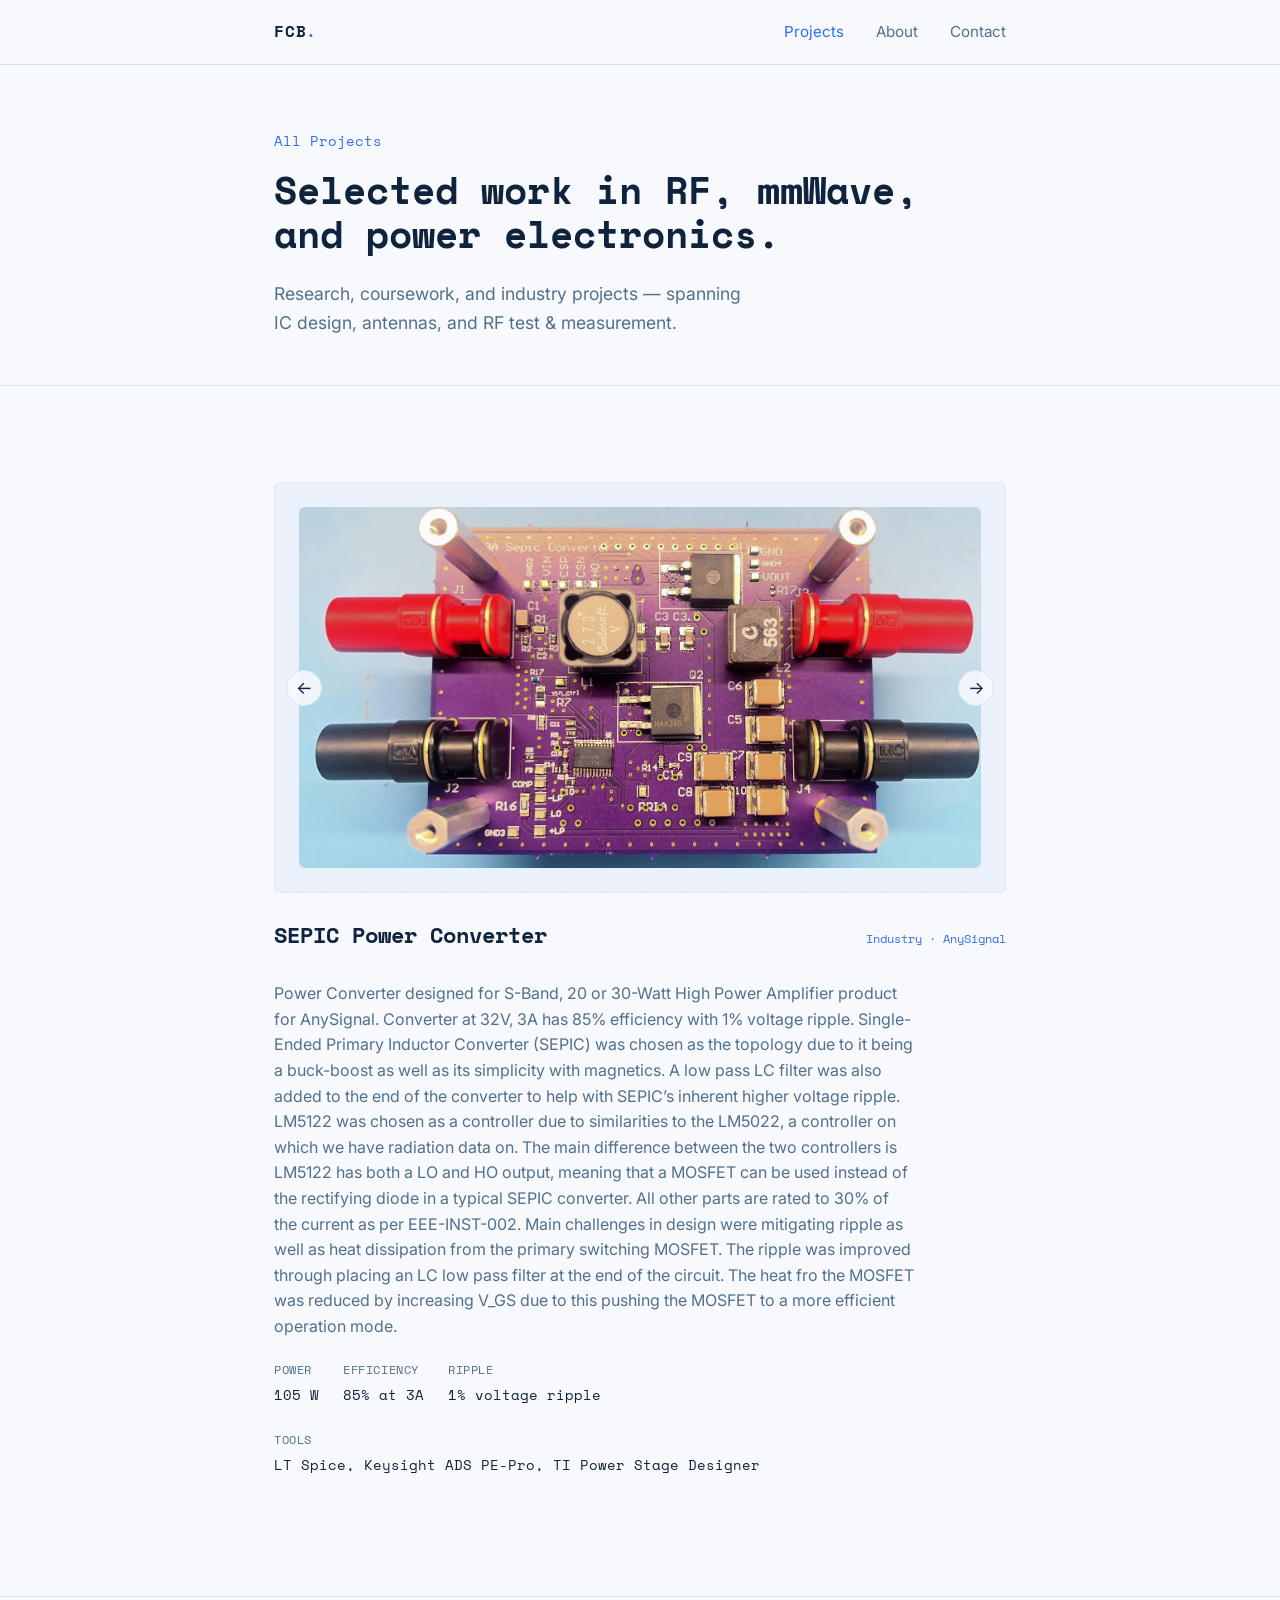
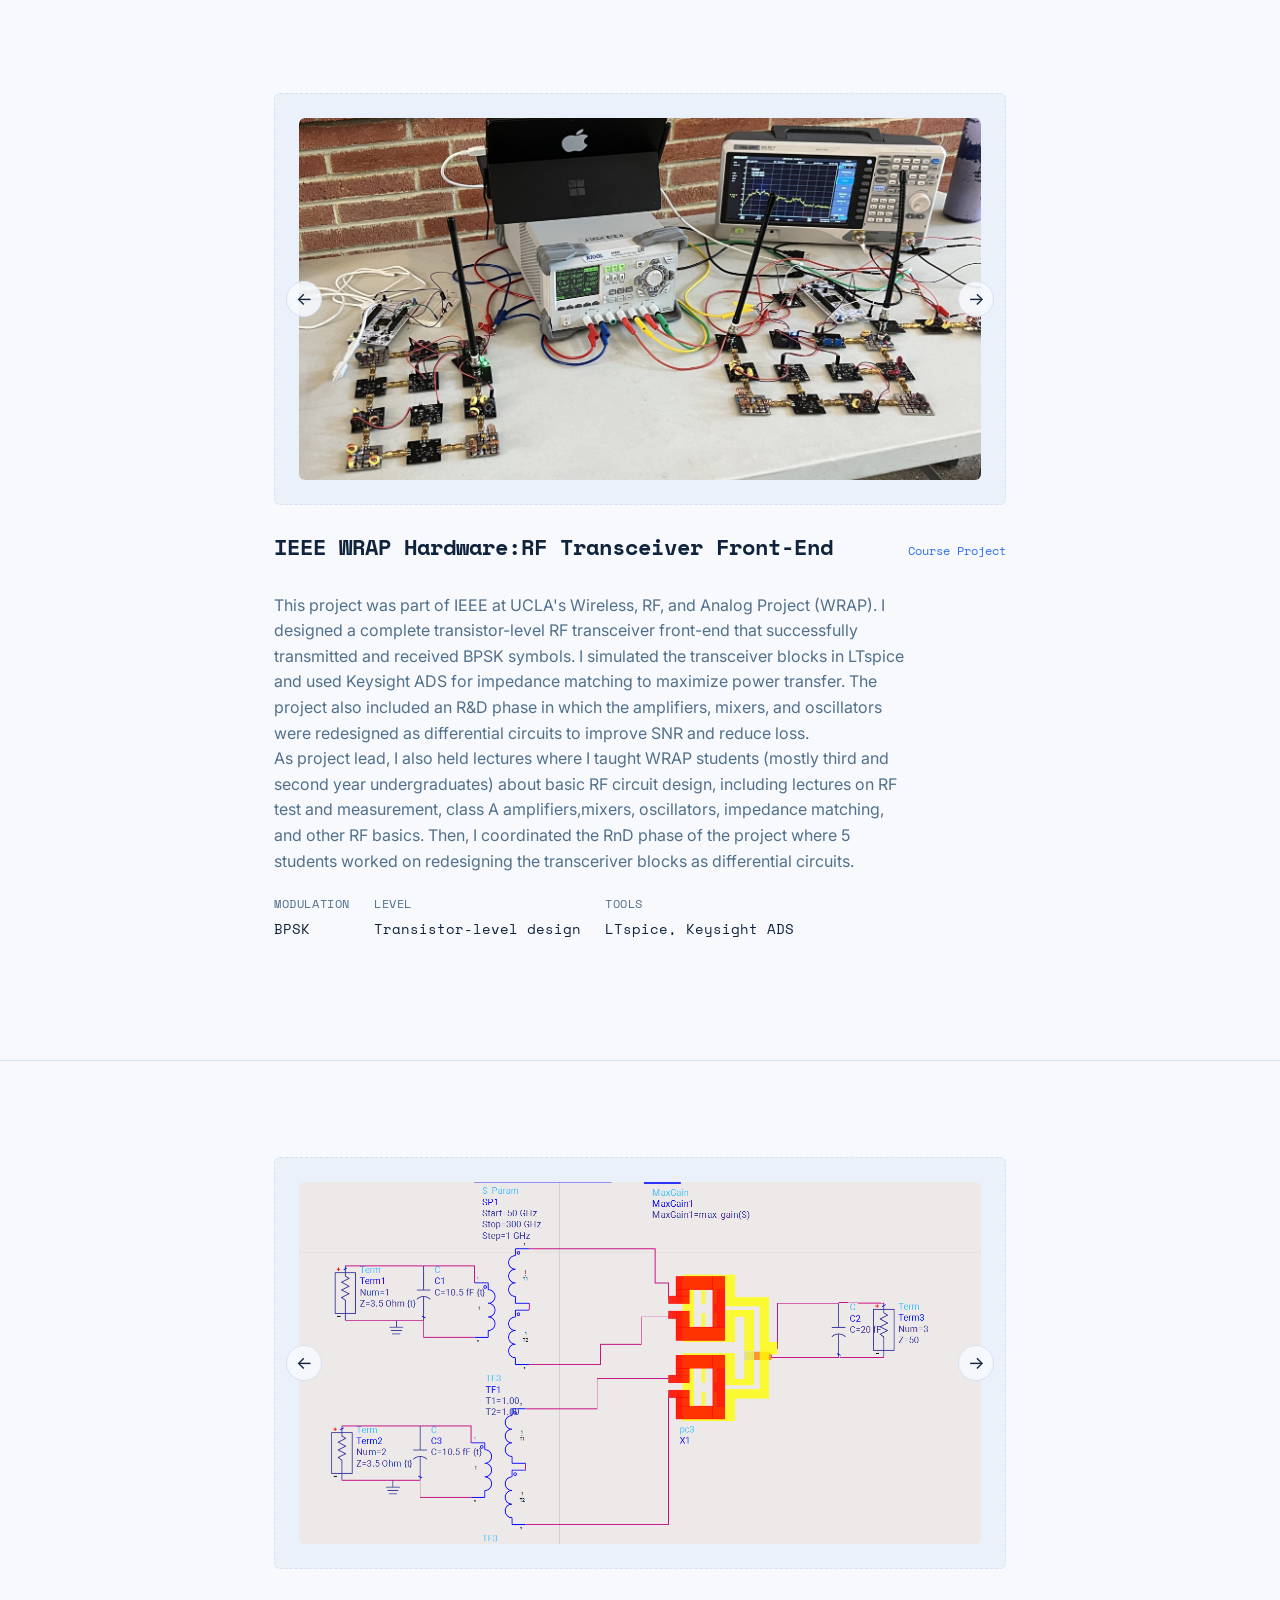
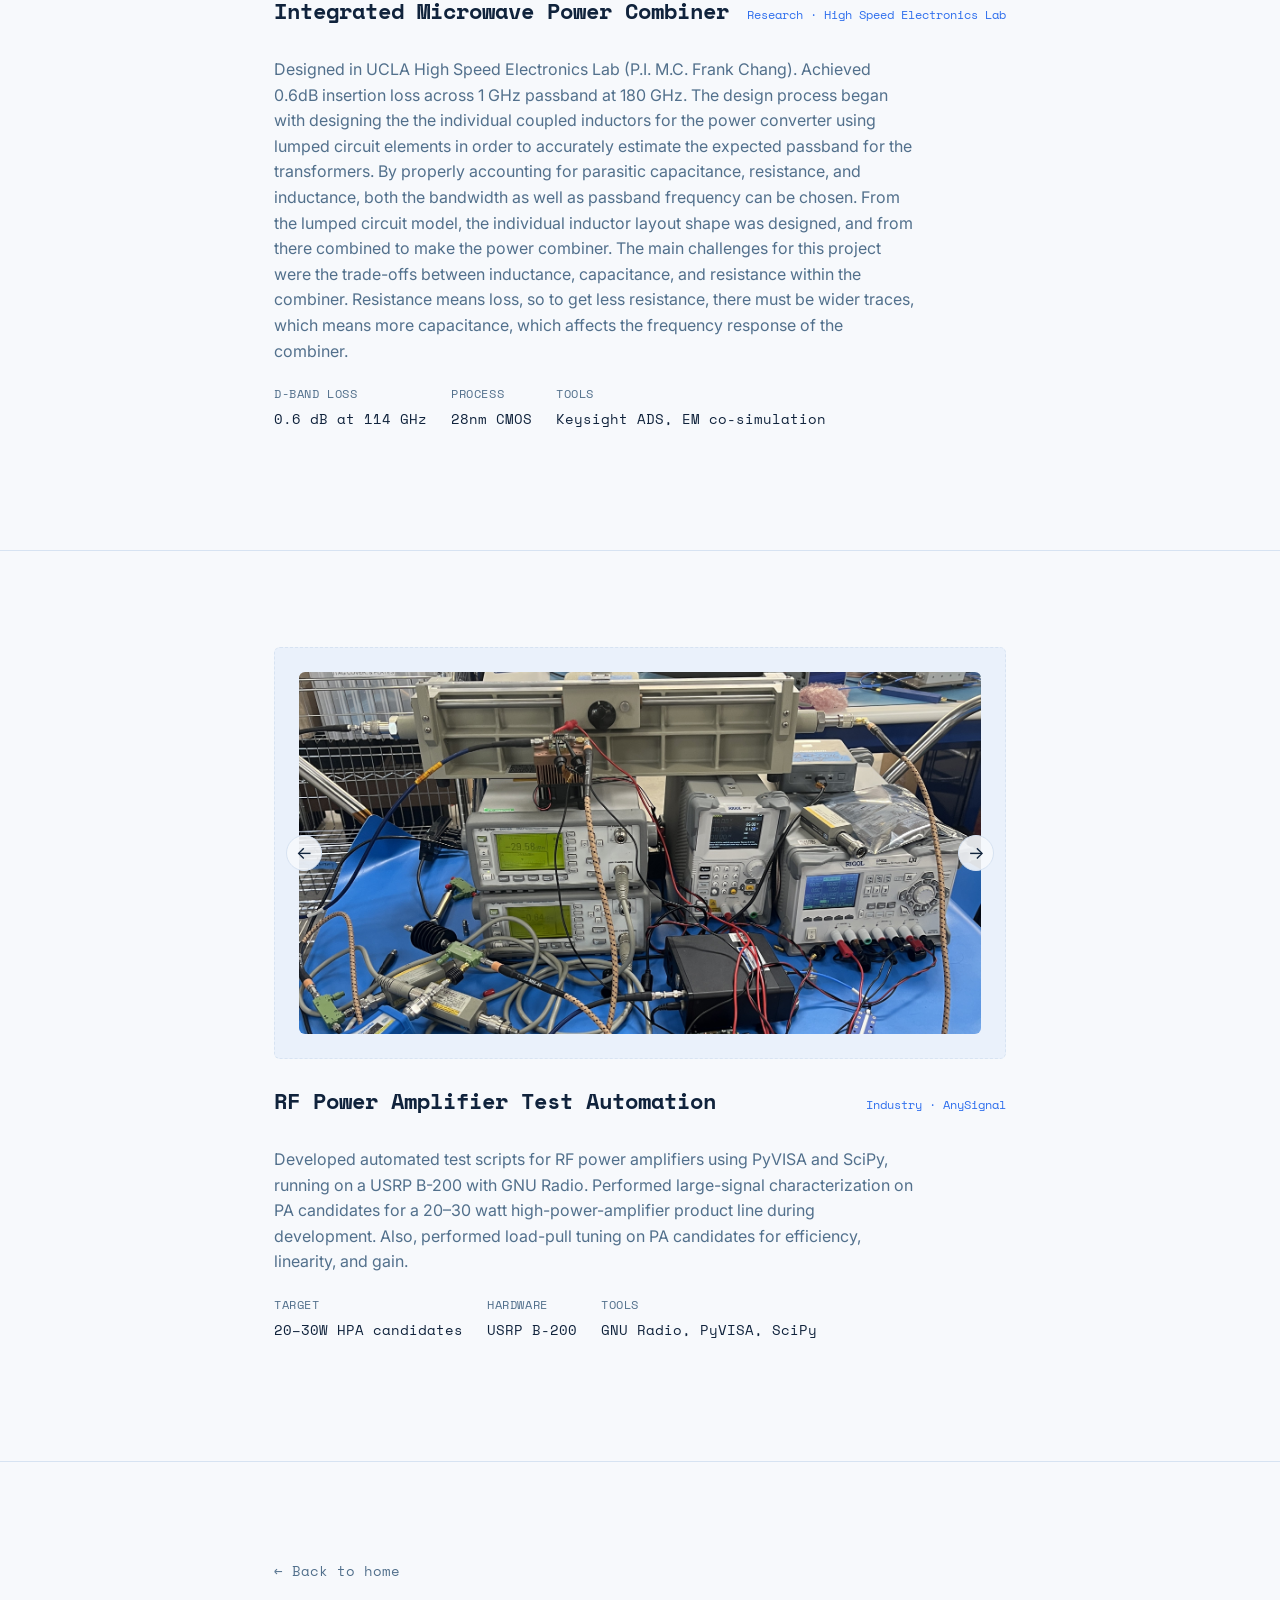
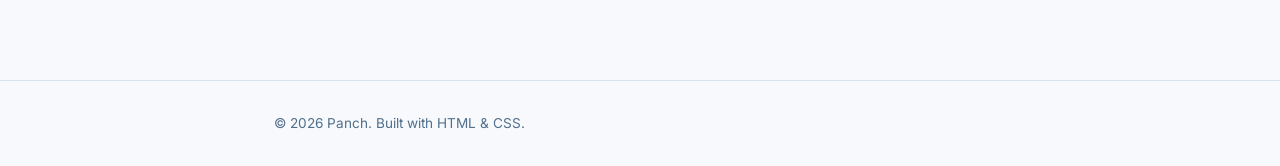
==== projects.html @ 1a063b23 "Initial commit" ====
<!DOCTYPE html>
<html lang="en">
<head>
  <meta charset="UTF-8">
  <meta name="viewport" content="width=device-width, initial-scale=1.0">
  <title>Projects — Francisco Cardenas Beltran</title>
  <meta name="description" content="RF/mmWave and power electronics projects by Francisco Cardenas Beltran, an EE student at UCLA.">
 
  <link rel="preconnect" href="https://fonts.googleapis.com">
  <link rel="preconnect" href="https://fonts.gstatic.com" crossorigin>
  <link href="https://fonts.googleapis.com/css2?family=Space+Mono:wght@400;700&family=Inter:wght@400;500;600&display=swap" rel="stylesheet">
 
  <link rel="stylesheet" href="style.css">
  <!--
    This is a SEPARATE HTML file from index.html, but it links to the
    SAME style.css. That's the normal pattern for a multi-page site:
    one shared stylesheet, many pages. Any change you make to
    style.css automatically applies to both pages — you never have to
    duplicate styling per page.
  -->
</head>
 
<body>
 
  <!-- This header is deliberately near-identical to the one on
       index.html — repeating the same header/nav markup on every
       page is normal for a plain multi-page HTML site (no templating
       engine here to share it automatically). The only difference is
       the <a class="active"> below marks which nav item is "current." -->
  <header class="site-header">
    <div class="wrap">
      <a href="index.html" class="logo">FCB<span class="accent">.</span></a>
      <nav>
        <a href="projects.html" class="active">Projects</a>
        <!--
          class="active" just gets a CSS rule (see style.css) that
          colors it differently, so visitors can tell which page
          they're on. There's no automatic way for plain HTML to know
          "this is the current page" — you have to manually put
          class="active" on the right link in each file.
        -->
        <a href="index.html#about">About</a>
        <a href="index.html#contact">Contact</a>
        <!--
          These point to index.html#about rather than just #about,
          because #about doesn't exist on THIS page — it only exists
          on index.html. "page.html#id" means "go to page.html, then
          jump to the element with that id."
        -->
      </nav>
    </div>
  </header>
 
  <main>
    <!-- ============ PAGE INTRO ============ -->
    <section class="page-hero">
      <div class="wrap">
        <p class="eyebrow">All Projects</p>
        <h1>Selected work in RF, mmWave,<br>and power electronics.</h1>
        <p class="hero-sub">
          Research, coursework, and industry projects — spanning IC
          design, antennas, and RF test &amp; measurement.
        </p>
      </div>
    </section>
 

    <!-- ============ PROJECT 3 ============ -->
    <section id="sepic-converter" class="section">
      <div class="wrap">
        <article class="project-full">
          <!--
            ============ MULTIPLE IMAGES (SLIDESHOW) ============
            .project-gallery holds one .project-image per picture;
            each one also has the class "gallery-slide". Only the
            slide with "is-active" is shown — the small script near
            the end of this file moves that class to the next/previous
            slide when you click an arrow. Swapping a placeholder for
            a real photo works exactly as before: delete the
            <span>Add image...</span> line and add an <img> tag.

            TO ADD ANOTHER IMAGE: copy one whole
            <div class="project-image gallery-slide">...</div> block
            and paste it before the arrow buttons below.
            TO REMOVE ONE: delete its block. Down to a single image,
            the arrows hide themselves automatically.
          -->
          <div class="project-gallery" data-gallery>
            <div class="project-image gallery-slide is-active">
              <img src="images/SEPIC_converter.jpg" alt="SEPIC power converter schematic" />
            </div>
            <div class="project-image gallery-slide">
              <img src="images/SEPIC_efficiency_curve.png" alt="SEPIC efficiency curve" />
            </div>
            <div class="project-image gallery-slide">
              <img src="images/SEPIC_load_regulation.png" alt="SEPIC load regulation" />
            </div>
            <div class="project-image gallery-slide">
              <img src="images/SEPIC_line_regulation.png" alt="SEPIC line regulation" wwidth="200" height="120" />
            </div>
            <div class="project-image gallery-slide">
              <img src="images/SEPIC_schematic.png" alt="SEPIC power converter schematic" />
            </div>


            <button type="button" class="gallery-arrow gallery-prev" aria-label="Previous image">&larr;</button>
            <button type="button" class="gallery-arrow gallery-next" aria-label="Next image">&rarr;</button>
          </div>
 
          <div class="project-head">
            <h2>SEPIC Power Converter</h2>
            <span class="project-tag">Industry · AnySignal</span>
          </div>
 
          <p>
            Power Converter designed for S-Band, 20 or 30-Watt High Power Amplifier product 
            for AnySignal. Converter at 32V, 3A has 85% efficiency with 1% voltage ripple. 
            Single-Ended Primary Inductor Converter (SEPIC) was chosen as the topology due 
            to it being a buck-boost as well as its simplicity with magnetics. A low pass 
            LC filter was also added to the end of the converter to help with SEPIC’s 
            inherent higher voltage ripple. LM5122 was chosen as a controller due to 
            similarities to the LM5022, a controller on which we have radiation data on. 
            The main difference between the two controllers is LM5122 has both a LO and HO output, 
            meaning that a MOSFET can be used instead of the rectifying diode in a typical SEPIC converter. 
            All other parts are rated to 30% of the current as per EEE-INST-002. Main challenges 
            in design were mitigating ripple as well as heat dissipation from the primary 
            switching MOSFET. The ripple was improved through placing an LC low pass filter
             at the end of the circuit. The heat fro the MOSFET was reduced by increasing
              V_GS due to this pushing the MOSFET to a more efficient operation mode. 
          </p>
 
          <ul class="project-specs">
            <li><span>Power</span>105 W</li>
            <li><span>Efficiency</span>85% at 3A</li>
            <li><span>Ripple</span>1% voltage ripple</li>
            <li><span>Tools</span> LT Spice, Keysight ADS PE-Pro, TI Power Stage Designer</li>
          </ul>
        </article>
      </div>
    </section>
 
    <!-- ============ PROJECT 4 ============ -->
    <section id="rf-transceiver" class="section">
      <div class="wrap">
        <article class="project-full">
          <!-- Same .project-gallery slideshow as the project above. -->
          <div class="project-gallery" data-gallery>
            <div class="project-image gallery-slide is-active">
              <img src="images/wrap_pcb_blocks.jpg" alt="RF transceiver pcb blocks" />
            </div>
            <div class="project-image gallery-slide">
              <img src="images/rx_wrap.png" alt="RF transceiver schematic" />
            </div>
            <div class="project-image gallery-slide">
              <img src="images/wrap_diff_mixer.png" alt="RF transceiver differential mixer" />
            </div>

            <button type="button" class="gallery-arrow gallery-prev" aria-label="Previous image">&larr;</button>
            <button type="button" class="gallery-arrow gallery-next" aria-label="Next image">&rarr;</button>
          </div>
 
          <div class="project-head">
            <h2>IEEE WRAP Hardware:RF Transceiver Front-End</h2>
            <span class="project-tag">Course Project</span>
          </div>
 
          <p>

            This project was part of IEEE at UCLA's Wireless, RF, and Analog Project (WRAP). 
            I designed a complete transistor-level RF transceiver front-end that successfully 
            transmitted and received BPSK symbols. I simulated the transceiver blocks in 
            LTspice and used Keysight ADS for impedance matching to maximize power transfer. 
            The project also included an R&D phase in which the amplifiers, mixers, and 
            oscillators were redesigned as differential circuits to improve SNR and reduce loss.<br>

            As project lead, I also held lectures where I taught WRAP students (mostly third and second 
            year undergraduates) about basic RF circuit design, including lectures on RF test and measurement,
            class A amplifiers,mixers, oscillators, impedance matching, and other RF basics. Then, I coordinated 
            the RnD phase of the project where 5 students worked on redesigning the transceriver blocks as 
            differential circuits.
          </p>
 
          <ul class="project-specs">
            <li><span>Modulation</span>BPSK</li>
            <li><span>Level</span>Transistor-level design</li>
            <li><span>Tools</span>LTspice, Keysight ADS</li>
          </ul>
        </article>
      </div>
    </section>
    <!-- ============ PROJECT 2 ============ -->
    <section id="power-combiner" class="section">
      <div class="wrap">
        <article class="project-full">
          <!-- Same .project-gallery slideshow as the project above. -->
          <div class="project-gallery" data-gallery>
            <div class="project-image gallery-slide is-active">
              <img src="images/combiner_cosim.png" alt="Combiner Circuit Cosimulation."/>
            </div>
            <div class="project-image gallery-slide">
              <img src="images/combiner_layout.png" alt="Combiner Circuit Layout."/>
            </div>
            <div class="project-image gallery-slide">
              <img src="images/combiner_gain.png" alt="Measured S-Parameters."/>
            </div>

            <button type="button" class="gallery-arrow gallery-prev" aria-label="Previous image">&larr;</button>
            <button type="button" class="gallery-arrow gallery-next" aria-label="Next image">&rarr;</button>
          </div>
 
          <div class="project-head">
            <h2>Integrated Microwave Power Combiner</h2>
            <span class="project-tag">Research · High Speed Electronics Lab</span>
          </div>
 
          <p>
            Designed in UCLA High Speed Electronics Lab (P.I. M.C. Frank Chang). 
            Achieved 0.6dB insertion loss across 1 GHz passband at 180 GHz. 
            The design process began with designing the the individual coupled 
            inductors for the power converter using lumped circuit elements in 
            order to accurately estimate the expected passband for the transformers. 
            By properly accounting for parasitic capacitance, resistance, and 
            inductance, both the bandwidth as well as passband frequency can be 
            chosen. From the lumped circuit model, the individual inductor layout 
            shape was designed, and from there combined to make the power combiner. 
            The main challenges for this project were the trade-offs between inductance, 
            capacitance, and resistance within the combiner. Resistance means loss, so 
            to get less resistance, there must be wider traces, which means more capacitance, 
            which affects the frequency response of the combiner.
          </p>
 
          <ul class="project-specs">
            <li><span>D-band loss</span>0.6 dB at 114 GHz</li>
            <li><span>Process</span>28nm CMOS</li>
            <li><span>Tools</span>Keysight ADS, EM co-simulation</li>
          </ul>
        </article>
      </div>
    </section>
  

    <!-- ============ PROJECT 6 ============ -->
    <section id="pa-test-automation" class="section">
      <div class="wrap">
        <article class="project-full">
          <!-- Same .project-gallery slideshow as the project above. -->
          <div class="project-gallery" data-gallery>
            <div class="project-image gallery-slide is-active">
              <img src="images/PA_test_bench.jpg" alt="PA test bench" />
            </div>
            <div class="project-image gallery-slide">
              <img src = "images/code_for_bench.png" alt="Code for bench" />
            </div>
            <div class="project-image gallery-slide">
              <img src="images/load_pull_data.png" alt="Load pull data" />
            </div>

            <button type="button" class="gallery-arrow gallery-prev" aria-label="Previous image">&larr;</button>
            <button type="button" class="gallery-arrow gallery-next" aria-label="Next image">&rarr;</button>
          </div>
 
          <div class="project-head">
            <h2>RF Power Amplifier Test Automation</h2>
            <span class="project-tag">Industry · AnySignal</span>
          </div>
 
          <p>
            Developed automated test scripts for RF power amplifiers
            using PyVISA and SciPy, running on a USRP B-200 with GNU
            Radio. Performed large-signal characterization on PA
            candidates for a 20–30 watt high-power-amplifier product
            line during development. Also, performed load-pull tuning 
            on PA candidates for efficiency, linearity, and gain.
          </p>
 
          <ul class="project-specs">
            <li><span>Target</span>20–30W HPA candidates</li>
            <li><span>Hardware</span>USRP B-200</li>
            <li><span>Tools</span>GNU Radio, PyVISA, SciPy</li>
          </ul>
        </article>
      </div>
    </section>
 
    <!-- ============ BACK TO HOME ============ -->
    <section class="section">
      <div class="wrap">
        <a href="index.html" class="back-link">&larr; Back to home</a>
      </div>
    </section>
  </main>
 
  <footer class="site-footer">
    <div class="wrap">
      <p>&copy; 2026 Panch. Built with HTML &amp; CSS.</p>
    </div>
  </footer>

  <!--
    ============ GALLERY SCRIPT ============
    Powers every .project-gallery slideshow above: clicking an arrow
    moves to the next or previous image. This is the only JavaScript
    on the site.
  -->
  <script>
    document.querySelectorAll('[data-gallery]').forEach(function (gallery) {
      var slides = gallery.querySelectorAll('.gallery-slide');
      var prevBtn = gallery.querySelector('.gallery-prev');
      var nextBtn = gallery.querySelector('.gallery-next');
      var current = 0;

      // A gallery with only one image doesn't need arrows — hide
      // them instead of leaving controls that do nothing.
      if (slides.length <= 1) {
        gallery.classList.add('single-image');
        return;
      }

      function show(index) {
        slides[current].classList.remove('is-active');
        // % (modulo) wraps the index around: one before the first
        // slide becomes the last, and one past the last becomes
        // the first again.
        current = (index + slides.length) % slides.length;
        slides[current].classList.add('is-active');
      }

      prevBtn.addEventListener('click', function () { show(current - 1); });
      nextBtn.addEventListener('click', function () { show(current + 1); });
    });
  </script>

</body>
</html>
---- style.css ----
/* =========================================================
   1. DESIGN TOKENS (CSS variables)
   =========================================================
   Defining colors/fonts as named variables here means if you ever
   want to change your accent color, you change it in ONE place
   instead of hunting through the whole file. `:root` means "the
   whole document" — these variables are available everywhere below.
*/
:root {
  --bg: #f7f9fc;          /* soft off-white — main page background */
  --surface: #eaf1fb;     /* light blue panel color, used for project boxes */
  --text: #10233c;        /* dark navy — main text, high contrast on white */
  --text-dim: #52708c;    /* muted blue-grey for secondary text */
  --accent: #2f6fed;      /* blue accent */
  --accent-dim: #1d4fb3;  /* darker blue, for hovers */
  --border: #d7e3f2;      /* light blue-grey line color */
 
  --font-mono: 'Space Mono', monospace;  /* for headings & data labels */
  --font-sans: 'Inter', sans-serif;      /* for body copy */
 
  --max-width: 780px;     /* how wide the content column gets on large screens */
}
 
/* =========================================================
   2. RESET
   =========================================================
   Browsers apply their own default spacing/sizing to elements
   (margins on <h1>, weird box sizing, etc). This section cancels
   those defaults so you start from a predictable, blank slate.
*/
* {
  margin: 0;
  padding: 0;
  box-sizing: border-box;
  /* box-sizing: border-box means when you set an element's width,
     any padding/border is INCLUDED in that width instead of adding
     to it. This makes layout math far less confusing. */
}
 
html {
  scroll-behavior: smooth;
  /* Makes clicking a nav link (like #about) scroll smoothly to that
     section instead of jumping instantly. */
}
 
body {
  background: var(--bg);
  color: var(--text);
  font-family: var(--font-sans);
  line-height: 1.6;
  /* line-height 1.6 means each line of text has extra breathing room
     (1.6x the font size) — tight line-height is a common reason body
     text feels cramped and hard to read. */
}
 
button {
  font: inherit;
  /* buttons don't inherit the page font by default in most browsers —
     this makes any real <button> element match the rest of the site. */
}
 
/* =========================================================
   3. LAYOUT HELPERS
   ========================================================= */
.wrap {
  max-width: var(--max-width);
  margin: 0 auto;   /* auto left/right margin centers a block element */
  padding: 0 24px;  /* breathing room on small screens so text doesn't
                        touch the edge of the browser window */
}
 
.section {
  padding: 96px 0;
  border-top: 1px solid var(--border);
  /* the hairline rule between sections — used deliberately here as a
     structural device (like a datasheet section break), not decoration */
}
 
/* =========================================================
   4. HEADER / NAV
   ========================================================= */
.site-header {
  position: sticky;
  top: 0;
  /* sticky + top:0 makes the header stay pinned to the top of the
     viewport as you scroll down, instead of scrolling away. */
  background: rgba(247, 249, 252, 0.85);
  backdrop-filter: blur(8px);
  /* semi-transparent background + blur = content behind the header
     shows through slightly blurred as you scroll under it. */
  border-bottom: 1px solid var(--border);
  z-index: 10;
  /* z-index controls stacking order — a higher number sits ON TOP of
     elements with a lower (or no) z-index. Needed here so the header
     stays above content as it scrolls underneath. */
}
 
.site-header .wrap {
  display: flex;
  align-items: center;
  justify-content: space-between;
  height: 64px;
  /* flexbox: this row lays its two children (logo, nav) out
     horizontally, vertically centers them, and pushes them to
     opposite ends of the row. Flexbox is the standard tool for
     "arrange these items in a row or column." */
}
 
.logo {
  font-family: var(--font-mono);
  font-weight: 700;
  letter-spacing: 0.05em;
  color: var(--text);
  text-decoration: none;
  /* the logo is now an <a> (see index.html/projects.html), so it needs
     its own color + text-decoration reset or it'd render as a plain
     underlined blue link like any other anchor. */
}
 
.accent {
  color: var(--accent);
}
 
nav a {
  color: var(--text-dim);
  text-decoration: none;
  /* removes the default underline on links */
  margin-left: 28px;
  font-size: 0.95rem;
  transition: color 0.2s ease;
  /* transition makes property changes (like color on hover) animate
     smoothly over 0.2 seconds instead of snapping instantly. */
}
 
nav a:hover {
  color: var(--text);
}
 
nav a.active {
  color: var(--accent);
  /* There's no built-in way for static HTML to detect "this is the
     current page" — class="active" is added by hand to the matching
     link in each file (see projects.html). If you add more pages
     later, remember to set this by hand on each one too. */
}
 
/* =========================================================
   5. HERO
   ========================================================= */
.hero {
  padding: 96px 0 80px;
  text-align: left;
}
 
/* A shorter version of the hero, used at the top of projects.html —
   same type treatment, less vertical padding, since it's an interior
   page and doesn't need a full "landing" moment. */
.page-hero {
  padding: 64px 0 48px;
}
 
.eyebrow {
  font-family: var(--font-mono);
  color: var(--accent);
  font-size: 0.9rem;
  margin-bottom: 16px;
}
 
.hero h1,
.page-hero h1 {
  font-family: var(--font-mono);
  font-size: clamp(2rem, 5vw, 3.4rem);
  /* clamp(min, preferred, max) picks a font size that scales with the
     viewport width (5vw = 5% of viewport width) but never goes below
     2rem or above 3.4rem. This is a compact way to make text
     responsive without writing separate rules for each screen size. */
  line-height: 1.15;
  font-weight: 700;
  margin-bottom: 24px;
}
 
.page-hero h1 {
  font-size: clamp(1.6rem, 4vw, 2.4rem);
  /* a smaller max size than the homepage hero — it's still a heading,
     just not the star of the page the way the homepage one is. */
}
 
.hero-sub {
  color: var(--text-dim);
  font-size: 1.1rem;
  max-width: 480px;
  margin-bottom: 48px;
}
 
.page-hero .hero-sub {
  margin-bottom: 0;
}
 
/* =========================================================
   5b. HERO WITH HEADSHOT
   =========================================================
   The homepage hero is two columns: text on the left, portrait on
   the right. On phones it collapses to one column with the photo
   first. The photo is cropped to a 4:5 portrait rectangle no matter
   what shape your original file is.
*/
.hero-grid {
  display: grid;
  grid-template-columns: 1fr 240px;
  /* "1fr 240px" = the text column takes all remaining space and the
     photo column is a fixed 240px wide. */
  gap: 56px;
  align-items: center;
  /* vertically centers the text against the taller photo */
}
 
.headshot {
  width: 100%;
}
 
.headshot img,
.headshot-placeholder {
  display: block;
  width: 100%;
  aspect-ratio: 4 / 5;
  border-radius: 6px;
}
 
.headshot img {
  object-fit: cover;
  object-position: center top;
  /* object-fit: cover crops the photo to fill the box instead of
     stretching it. object-position keeps the top of the frame (your
     face) in view if the crop has to cut something off. */
  border: 1px solid var(--border);
}
 
/* Dashed "add a photo here" box, same visual language as the project
   image placeholders. Disappears once you swap in the real <img>. */
.headshot-placeholder {
  background: var(--surface);
  border: 1px dashed var(--border);
  display: flex;
  align-items: center;
  justify-content: center;
  text-align: center;
  color: var(--text-dim);
  font-size: 0.85rem;
  padding: 16px;
}
 
@media (max-width: 720px) {
  .hero {
    padding: 72px 0 64px;
  }
 
  .hero-grid {
    grid-template-columns: 1fr;
    gap: 32px;
  }
 
  .headshot {
    order: -1;
    /* order: -1 moves the photo BEFORE the text in the stacked layout
       without changing the HTML. */
    max-width: 180px;
  }
}
 
/* --- the animated waveform, the homepage hero's signature moment --- */
.waveform {
  display: flex;
  align-items: flex-end;
  gap: 6px;
  height: 40px;
}
 
.waveform span {
  display: block;
  width: 4px;
  background: var(--accent);
  border-radius: 2px;
  animation: pulse 1.2s ease-in-out infinite;
  /* This applies the @keyframes animation named "pulse" (defined below)
     to each bar: 1.2 seconds per cycle, ease-in-out timing, and
     "infinite" means it repeats forever rather than playing once. */
}
 
/* Each bar gets a different animation-delay so they don't all move
   in lockstep — this staggering is what makes it read as a waveform
   rather than a single pulsing block. nth-child(n) targets the nth
   <span> inside .waveform. */
.waveform span:nth-child(1) { height: 30%; animation-delay: 0s; }
.waveform span:nth-child(2) { height: 70%; animation-delay: 0.1s; }
.waveform span:nth-child(3) { height: 45%; animation-delay: 0.2s; }
.waveform span:nth-child(4) { height: 90%; animation-delay: 0.3s; }
.waveform span:nth-child(5) { height: 55%; animation-delay: 0.4s; }
.waveform span:nth-child(6) { height: 80%; animation-delay: 0.5s; }
.waveform span:nth-child(7) { height: 35%; animation-delay: 0.6s; }
.waveform span:nth-child(8) { height: 60%; animation-delay: 0.7s; }
 
@keyframes pulse {
  /* @keyframes defines what an animation actually DOES over time.
     0% is the start of the cycle, 50% the midpoint, 100% the end. */
  0%, 100% { transform: scaleY(0.6); opacity: 0.6; }
  50%      { transform: scaleY(1);   opacity: 1; }
}
 
@media (prefers-reduced-motion: reduce) {
  .waveform span { animation: none; }
}
/* This respects visitors who've told their OS "reduce motion" (an
   accessibility setting, often used by people with vestibular
   disorders) — for them, the animation is simply turned off. */
 
/* =========================================================
   6. SECTION LABELS & HEADINGS
   ========================================================= */
.section-label {
  font-family: var(--font-mono);
  color: var(--accent);
  font-size: 0.9rem;
  margin-bottom: 32px;
}
 
.section h2 {
  font-family: var(--font-mono);
  font-size: 2rem;
  margin-bottom: 16px;
}
 
.lede {
  font-size: 1.15rem;
  max-width: 560px;
  margin-bottom: 32px;
}
 
/* A smaller variant of .lede, used where the paragraph should take up
   less vertical space (the compact about section, the work-teaser
   intro). Note it's added as a SECOND class — class="lede lede-compact"
   in the HTML — so it keeps .lede's rules and only overrides the two
   listed here. This "combine two classes" pattern is common: one class
   for the general look, a second small one for a specific tweak. */
.lede-compact {
  font-size: 1rem;
  margin-bottom: 20px;
}
 
/* =========================================================
   7. ABOUT SECTION (compact)
   ========================================================= */
.quick-facts {
  list-style: none;
  display: flex;
  flex-wrap: wrap;
  gap: 12px 24px;
  font-family: var(--font-mono);
  font-size: 0.85rem;
  color: var(--text-dim);
  margin-bottom: 28px;
}
 
.quick-facts li::before {
  content: '— ';
  /* ::before inserts generated content immediately inside an element,
     before its existing content. Here it prefixes each fact with an
     em-dash instead of a bullet, matching the mono/datasheet feel,
     without needing extra markup in the HTML for it. */
  color: var(--accent);
}
 
/* =========================================================
   8. BUTTONS
   ========================================================= */
.btn {
  display: inline-flex;
  align-items: center;
  gap: 8px;
  font-family: var(--font-mono);
  font-size: 0.9rem;
  text-decoration: none;
  padding: 12px 20px;
  border-radius: 4px;
  border: 1px solid transparent;
  transition: background 0.2s ease, color 0.2s ease, border-color 0.2s ease;
  /* display: inline-flex lets the button sit inline with surrounding
     text/links while still using flexbox internally, which is what
     lets "gap" cleanly space the label from the arrow icon next to it. */
}
 
.btn-primary {
  background: var(--accent);
  color: #ffffff;
}
 
.btn-primary:hover {
  background: var(--accent-dim);
}
 
.btn-outline {
  border-color: var(--accent);
  color: var(--accent);
}
 
.btn-outline:hover {
  background: var(--accent);
  color: #ffffff;
}
 
/* =========================================================
   9. WORK TEASER GRID (homepage preview cards)
   ========================================================= */
.teaser-grid {
  display: grid;
  grid-template-columns: repeat(3, 1fr);
  /* repeat(3, 1fr) is shorthand for "1fr 1fr 1fr" — three equal-width
     columns. Much easier to read and adjust than typing it out. */
  gap: 20px;
  margin-bottom: 32px;
}
 
@media (max-width: 720px) {
  .teaser-grid {
    grid-template-columns: 1fr;
    /* stack the three teaser cards into a single column on narrow
       screens instead of squeezing them side by side */
  }
}
 
.teaser-card {
  display: block;
  text-decoration: none;
  color: var(--text);
  background: var(--surface);
  border: 1px solid var(--border);
  border-radius: 6px;
  padding: 16px;
  transition: border-color 0.2s ease, transform 0.2s ease;
}
 
.teaser-card:hover {
  border-color: var(--accent);
  transform: translateY(-2px);
  /* a small upward shift on hover — a common, subtle way to signal
     "this whole card is clickable" */
}
 
.teaser-image {
  aspect-ratio: 4 / 3;
  /* aspect-ratio locks the box's height relative to its width (here,
     4:3) regardless of how wide it ends up being — the standard way
     to reserve consistent image proportions before an image loads. */
  background: var(--bg);
  border: 1px dashed var(--border);
  border-radius: 4px;
  display: flex;
  align-items: center;
  justify-content: center;
  text-align: center;
  color: var(--text-dim);
  font-size: 0.8rem;
  padding: 8px;
  margin-bottom: 12px;
}
 
.teaser-card h3 {
  font-size: 1rem;
  margin-bottom: 4px;
}
 
.teaser-card p {
  color: var(--text-dim);
  font-size: 0.9rem;
}
 
.view-all {
  margin-top: 4px;
}
 
/* =========================================================
   10. FULL PROJECT WRITE-UPS (projects.html)
   ========================================================= */
.project-full {
  margin-bottom: 24px;
}
 
/* The larger image placeholder at the top of each full project entry.
   Same underlying pattern as .teaser-image (aspect-ratio + dashed
   border standing in for a real photo), just bigger and using a 16:9
   ratio, which suits wider diagrams/screenshots better than photos. */
.project-image {
  aspect-ratio: 16 / 9;
  background: var(--surface);
  border: 1px dashed var(--border);
  border-radius: 6px;
  display: flex;
  align-items: center;
  justify-content: center;
  text-align: center;
  color: var(--text-dim);
  font-size: 0.9rem;
  padding: 24px;
  margin-bottom: 24px;
}
 
/* Once you add a real <img> inside .project-image, this rule makes it
   fill the box cleanly no matter the source photo's original
   dimensions — without it, a real image would probably distort or
   overflow the box. object-fit: cover crops to fill; keep the aspect
   ratio above matched to your images' actual shape where you can. */
.project-image img {
  width: 100%;
  height: 100%;
  object-fit: cover;
  border-radius: 6px;
}
 
/* =========================================================
   10a. PROJECT GALLERY (multiple images per project)
   =========================================================
   For a project with more than one picture, show them one at a
   time at full size (same 16:9 box as a single .project-image)
   with a prev/next arrow rather than squeezing several into one
   row. Each picture is a .project-image that ALSO has the class
   "gallery-slide" — only the one with "is-active" is visible; the
   script near the end of projects.html moves that class when you
   click an arrow.
*/
.project-gallery {
  position: relative;
}
 
/* :not(.is-active) beats a plain .project-image rule on specificity,
   so inactive slides hide without disturbing the centering/flex
   layout .project-image already sets up for the active one. */
.gallery-slide:not(.is-active) {
  display: none;
}
 
.gallery-arrow {
  position: absolute;
  top: 50%;
  transform: translateY(-50%);
  width: 36px;
  height: 36px;
  border-radius: 50%;
  border: 1px solid var(--border);
  background: rgba(247, 249, 252, 0.9);
  color: var(--text);
  font-size: 1.1rem;
  line-height: 1;
  display: flex;
  align-items: center;
  justify-content: center;
  cursor: pointer;
}
 
.gallery-arrow:hover {
  border-color: var(--accent);
  color: var(--accent);
}
 
.gallery-prev {
  left: 12px;
}
 
.gallery-next {
  right: 12px;
}
 
/* A gallery trimmed down to one image doesn't need an arrow to
   nowhere — the script adds this class automatically in that case. */
.project-gallery.single-image .gallery-arrow {
  display: none;
}
 
.project-head {
  display: flex;
  justify-content: space-between;
  align-items: baseline;
  margin-bottom: 12px;
  gap: 16px;
  flex-wrap: wrap;
}
 
.project-head h2 {
  font-size: 1.4rem;
}
 
.project-tag {
  font-family: var(--font-mono);
  font-size: 0.75rem;
  color: var(--accent);
  white-space: nowrap;
  /* prevents the tag text from wrapping onto two lines */
}
 
.project-full p {
  color: var(--text-dim);
  margin-bottom: 20px;
  max-width: 640px;
}
 
.project-specs {
  list-style: none;
  /* removes the default bullet points from the <ul> */
  display: flex;
  flex-wrap: wrap;
  /* flex-wrap lets items drop to a new line on narrow screens instead
     of squeezing or overflowing */
  gap: 24px;
  font-size: 0.9rem;
  font-family: var(--font-mono);
  margin-bottom: 20px;
}
 
.project-specs span {
  display: block;
  color: var(--text-dim);
  font-size: 0.75rem;
  text-transform: uppercase;
  letter-spacing: 0.05em;
  margin-bottom: 4px;
}
 
.project-links {
  display: flex;
  flex-wrap: wrap;
  gap: 12px;
}
 
.pill-link {
  font-family: var(--font-mono);
  font-size: 0.8rem;
  color: var(--accent);
  text-decoration: none;
  border: 1px solid var(--accent);
  border-radius: 999px;
  /* a very large border-radius relative to the element's height turns
     the rectangle into a fully rounded "pill" shape */
  padding: 6px 14px;
  transition: background 0.2s ease, color 0.2s ease;
}
 
.pill-link:hover {
  background: var(--accent);
  color: #ffffff;
}
 
/* =========================================================
   10b. PUBLICATIONS (homepage)
   =========================================================
   One card per paper: title, authors, venue, then the IEEE Xplore
   pill link (reuses .project-links / .pill-link from above).
*/
.pub-list {
  list-style: none;
  display: grid;
  gap: 16px;
}
 
.pub {
  background: var(--surface);
  border: 1px solid var(--border);
  border-radius: 6px;
  padding: 20px 24px;
}
 
.pub h3 {
  font-size: 1.05rem;
  line-height: 1.35;
  margin-bottom: 6px;
}
 
.pub-authors {
  color: var(--text-dim);
  font-size: 0.9rem;
  margin-bottom: 4px;
}
 
.pub-authors strong {
  color: var(--text);
  font-weight: 600;
  /* your own name stands out in the author list */
}
 
.pub-venue {
  font-family: var(--font-mono);
  font-size: 0.8rem;
  color: var(--text-dim);
  margin-bottom: 16px;
}
 
/* =========================================================
   11. CONTACT SECTION
   ========================================================= */
.contact-links {
  display: flex;
  flex-wrap: wrap;
  gap: 24px;
}
 
.contact-links a {
  color: var(--text);
  text-decoration: none;
  font-family: var(--font-mono);
  border-bottom: 1px solid var(--accent);
  padding-bottom: 2px;
  transition: color 0.2s ease, border-color 0.2s ease;
}
 
.contact-links a:hover {
  color: var(--accent);
  border-color: var(--accent-dim);
}
 
/* =========================================================
   12. BACK LINK (bottom of projects.html)
   ========================================================= */
.back-link {
  display: inline-block;
  color: var(--text-dim);
  text-decoration: none;
  font-family: var(--font-mono);
  font-size: 0.9rem;
  transition: color 0.2s ease;
}
 
.back-link:hover {
  color: var(--accent);
}
 
/* =========================================================
   13. FOOTER
   ========================================================= */
.site-footer {
  border-top: 1px solid var(--border);
  padding: 32px 0;
}
 
.site-footer p {
  color: var(--text-dim);
  font-size: 0.85rem;
}
 
/* =========================================================
   14. FOCUS STATES (accessibility — don't delete this)
   =========================================================
   By default, some browsers show no visible outline when a link/
   button is focused via keyboard (Tab key). Removing focus outlines
   without replacing them makes a site unusable for keyboard-only
   visitors. This rule guarantees every focusable element always
   gets a visible outline.
*/
a:focus-visible,
button:focus-visible {
  outline: 2px solid var(--accent);
  outline-offset: 3px;
}
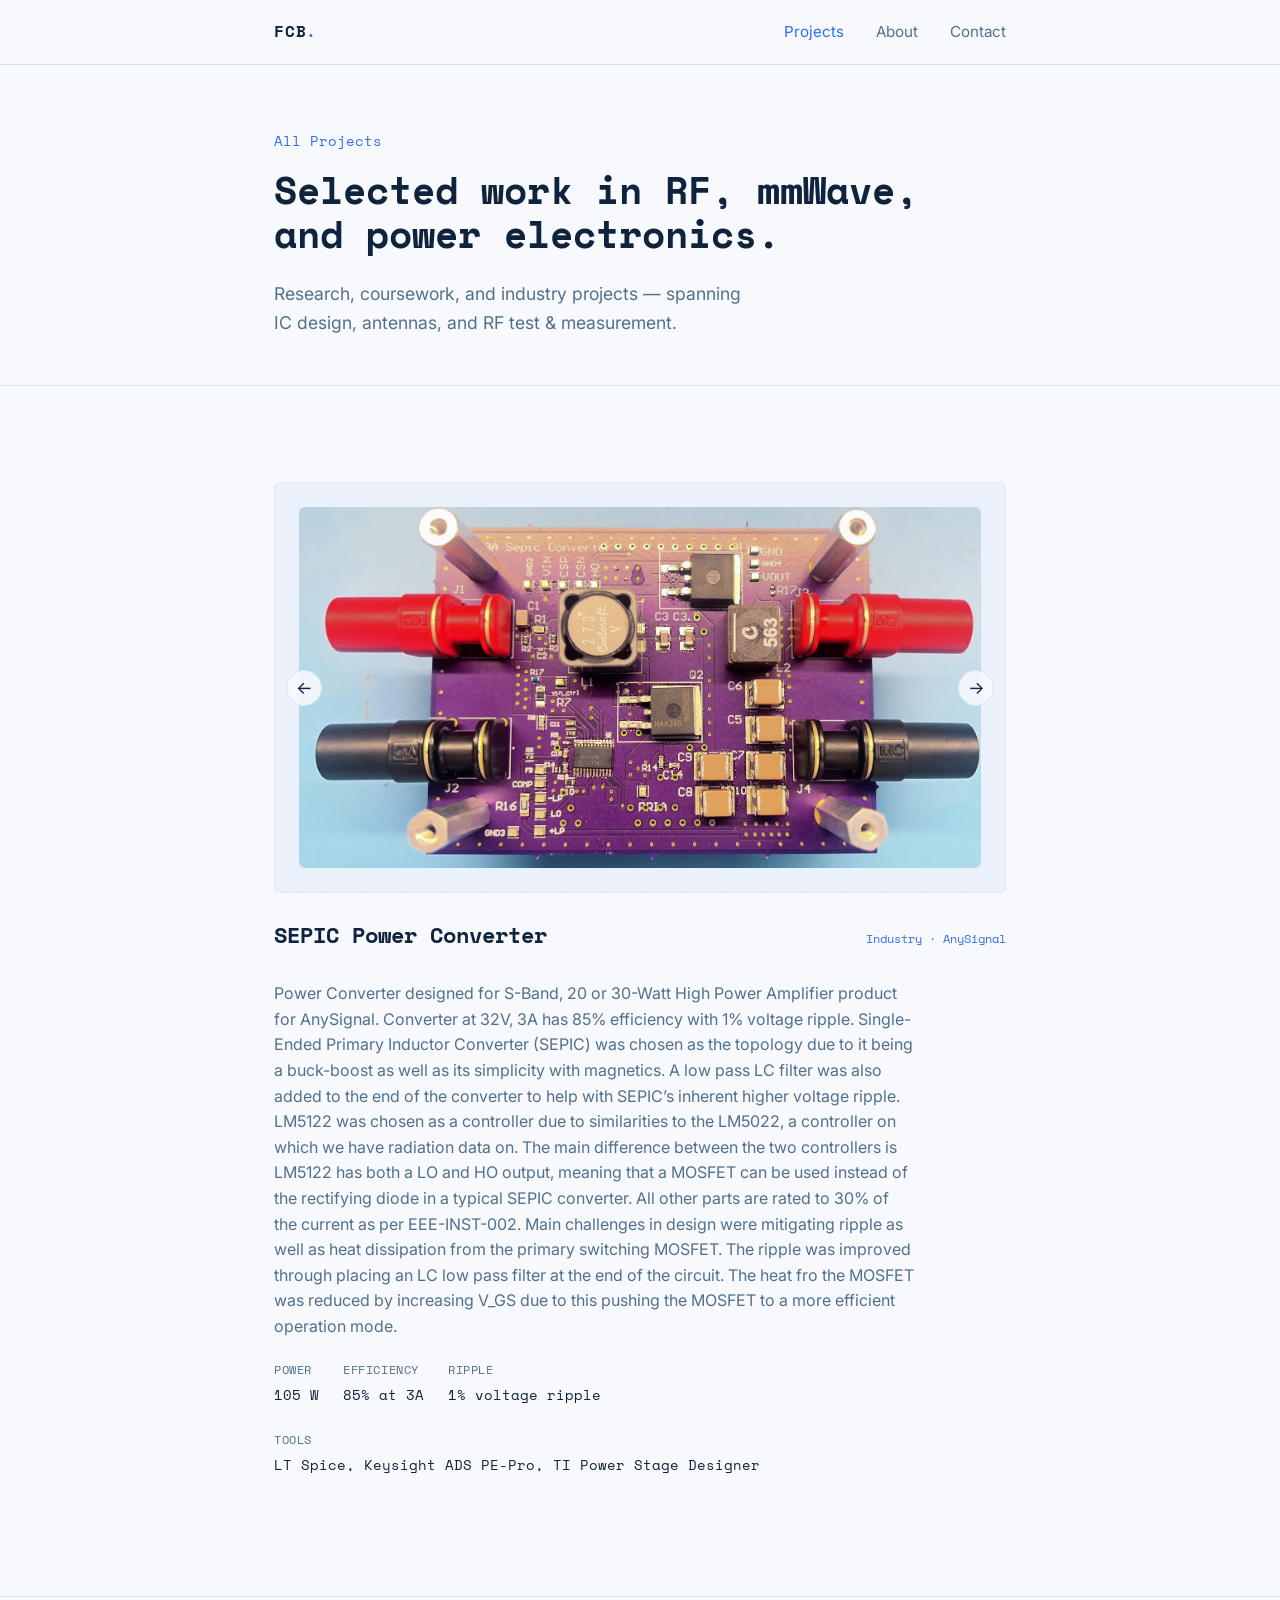
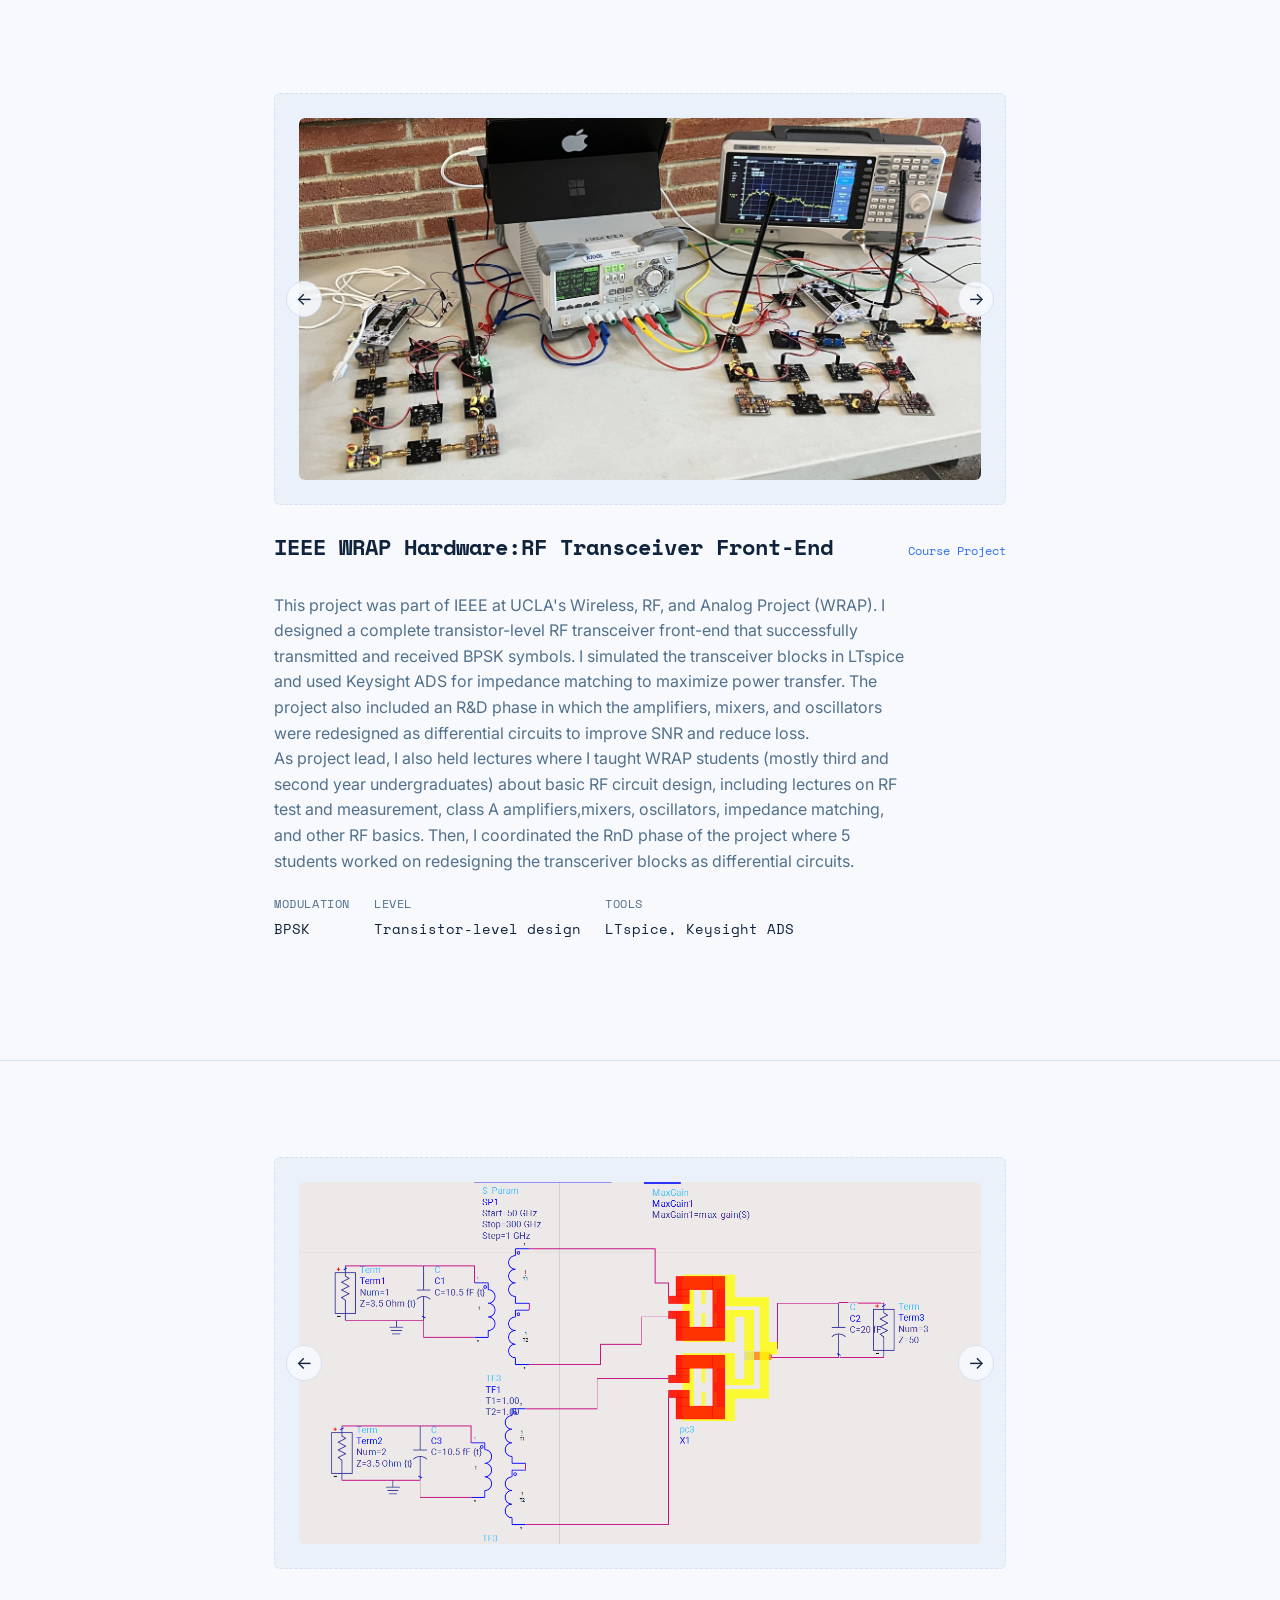
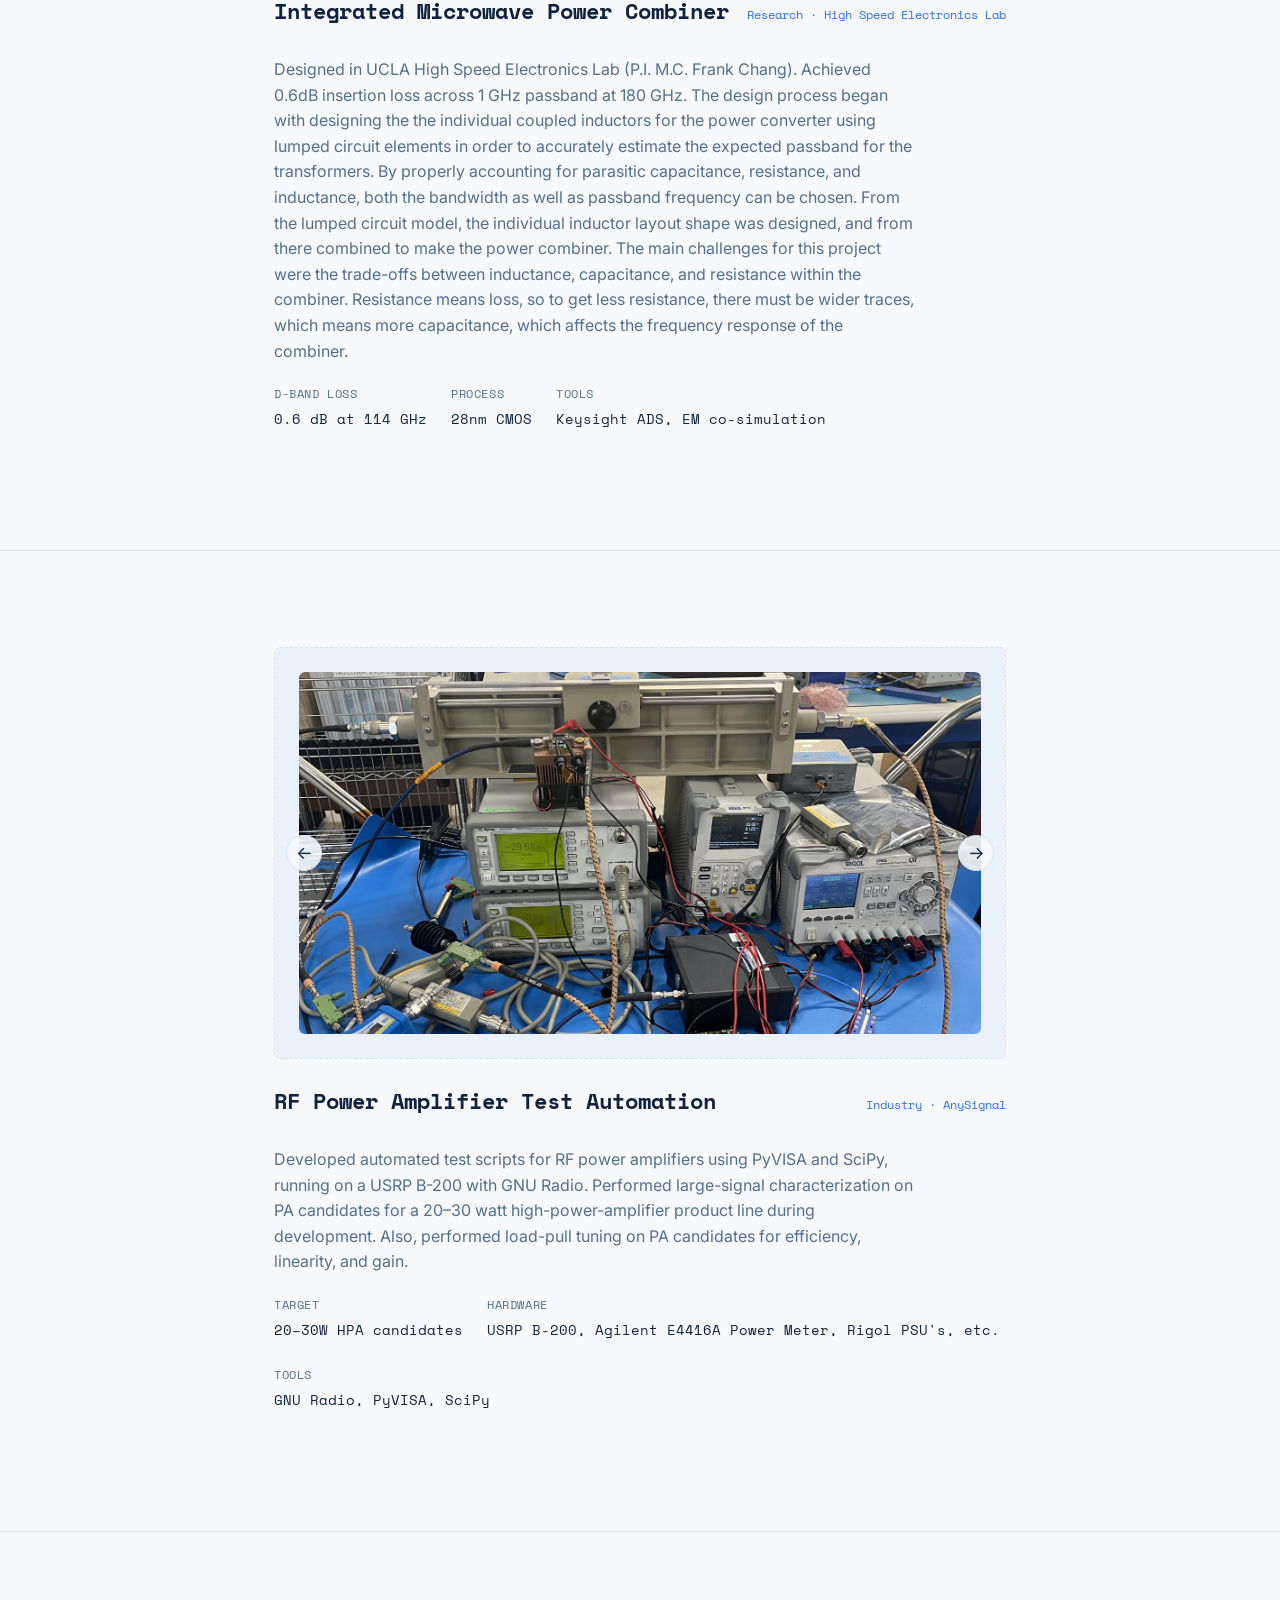
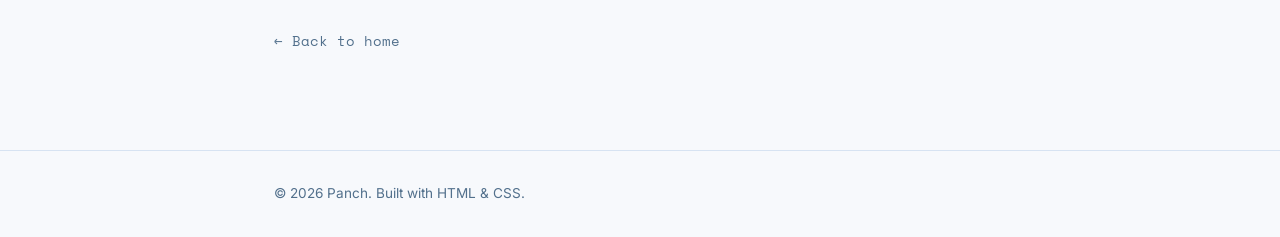
==== commit 15324b9f: "Update site" ====
--- a/projects.html
+++ b/projects.html
@@ -275,7 +275,7 @@
  
           <ul class="project-specs">
             <li><span>Target</span>20–30W HPA candidates</li>
-            <li><span>Hardware</span>USRP B-200</li>
+            <li><span>Hardware</span>USRP B-200, Agilent E4416A Power Meter, Rigol PSU's, etc.</li>
             <li><span>Tools</span>GNU Radio, PyVISA, SciPy</li>
           </ul>
         </article>
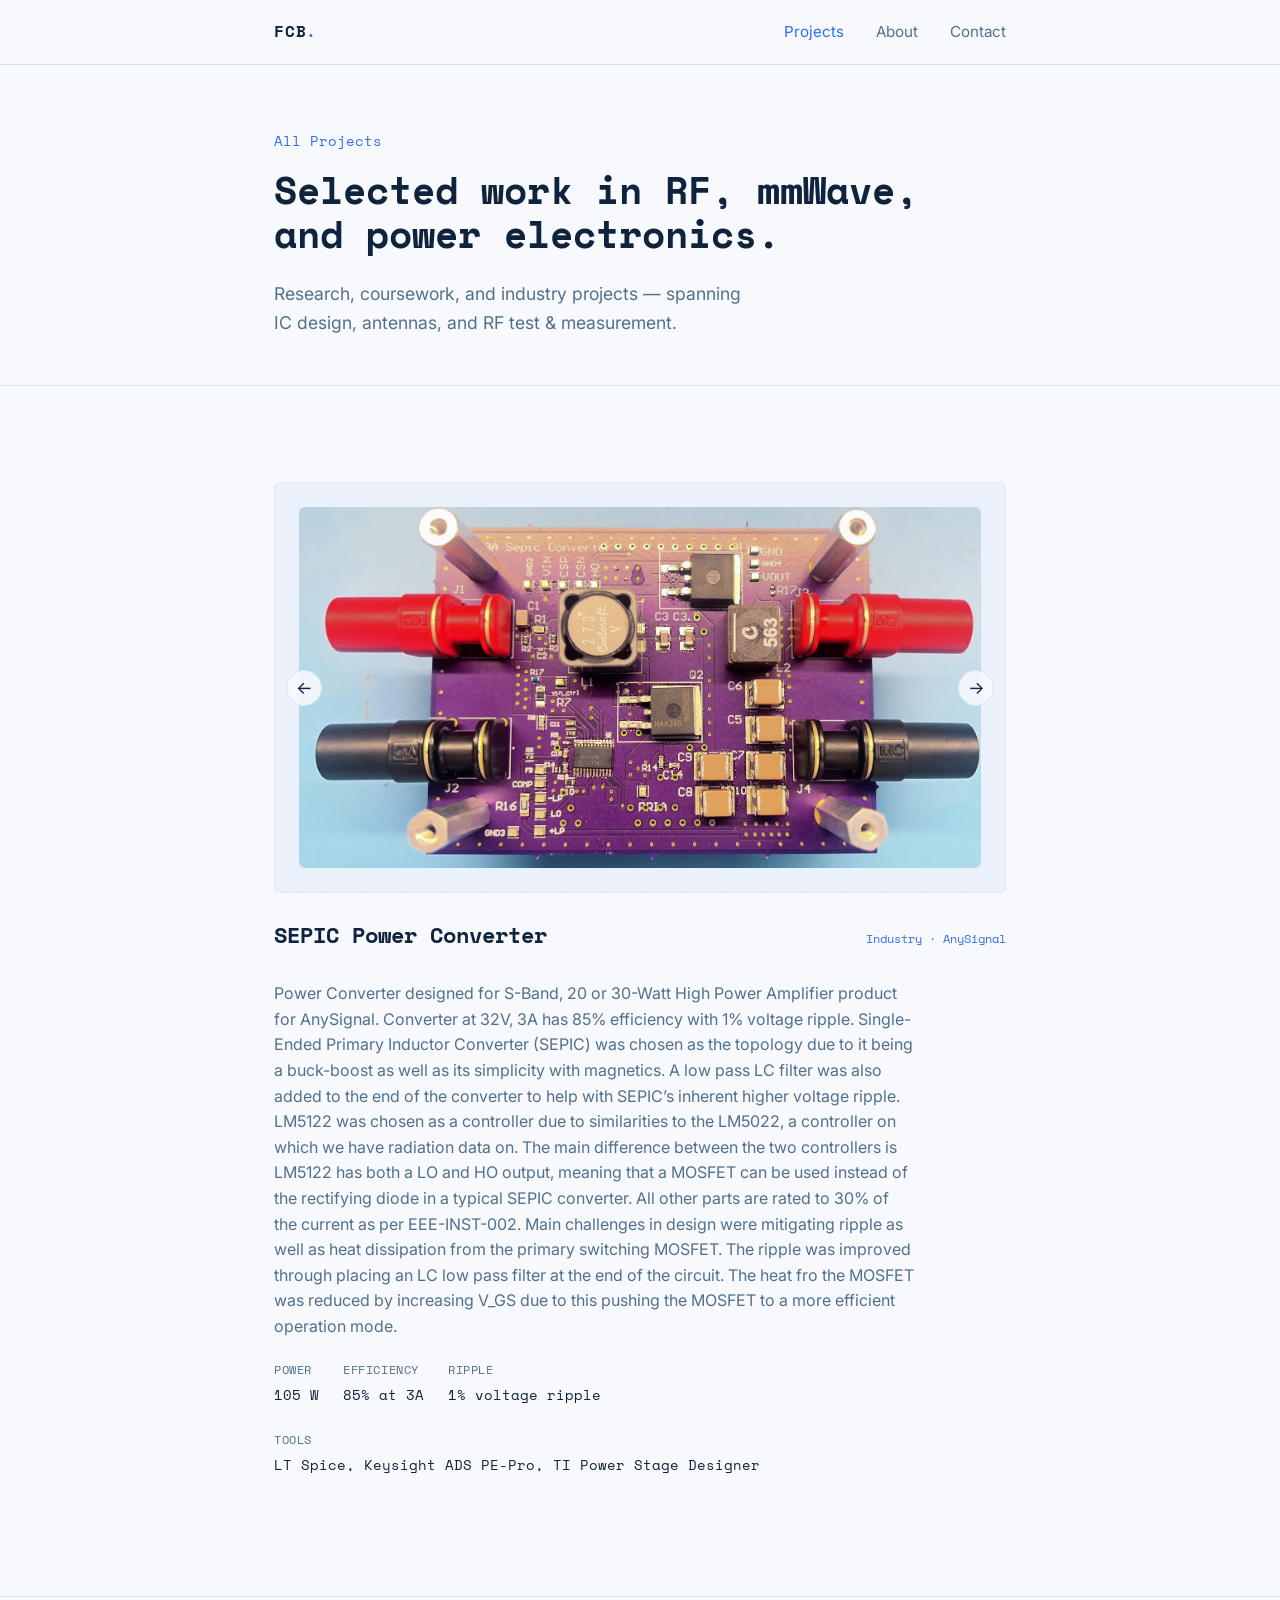
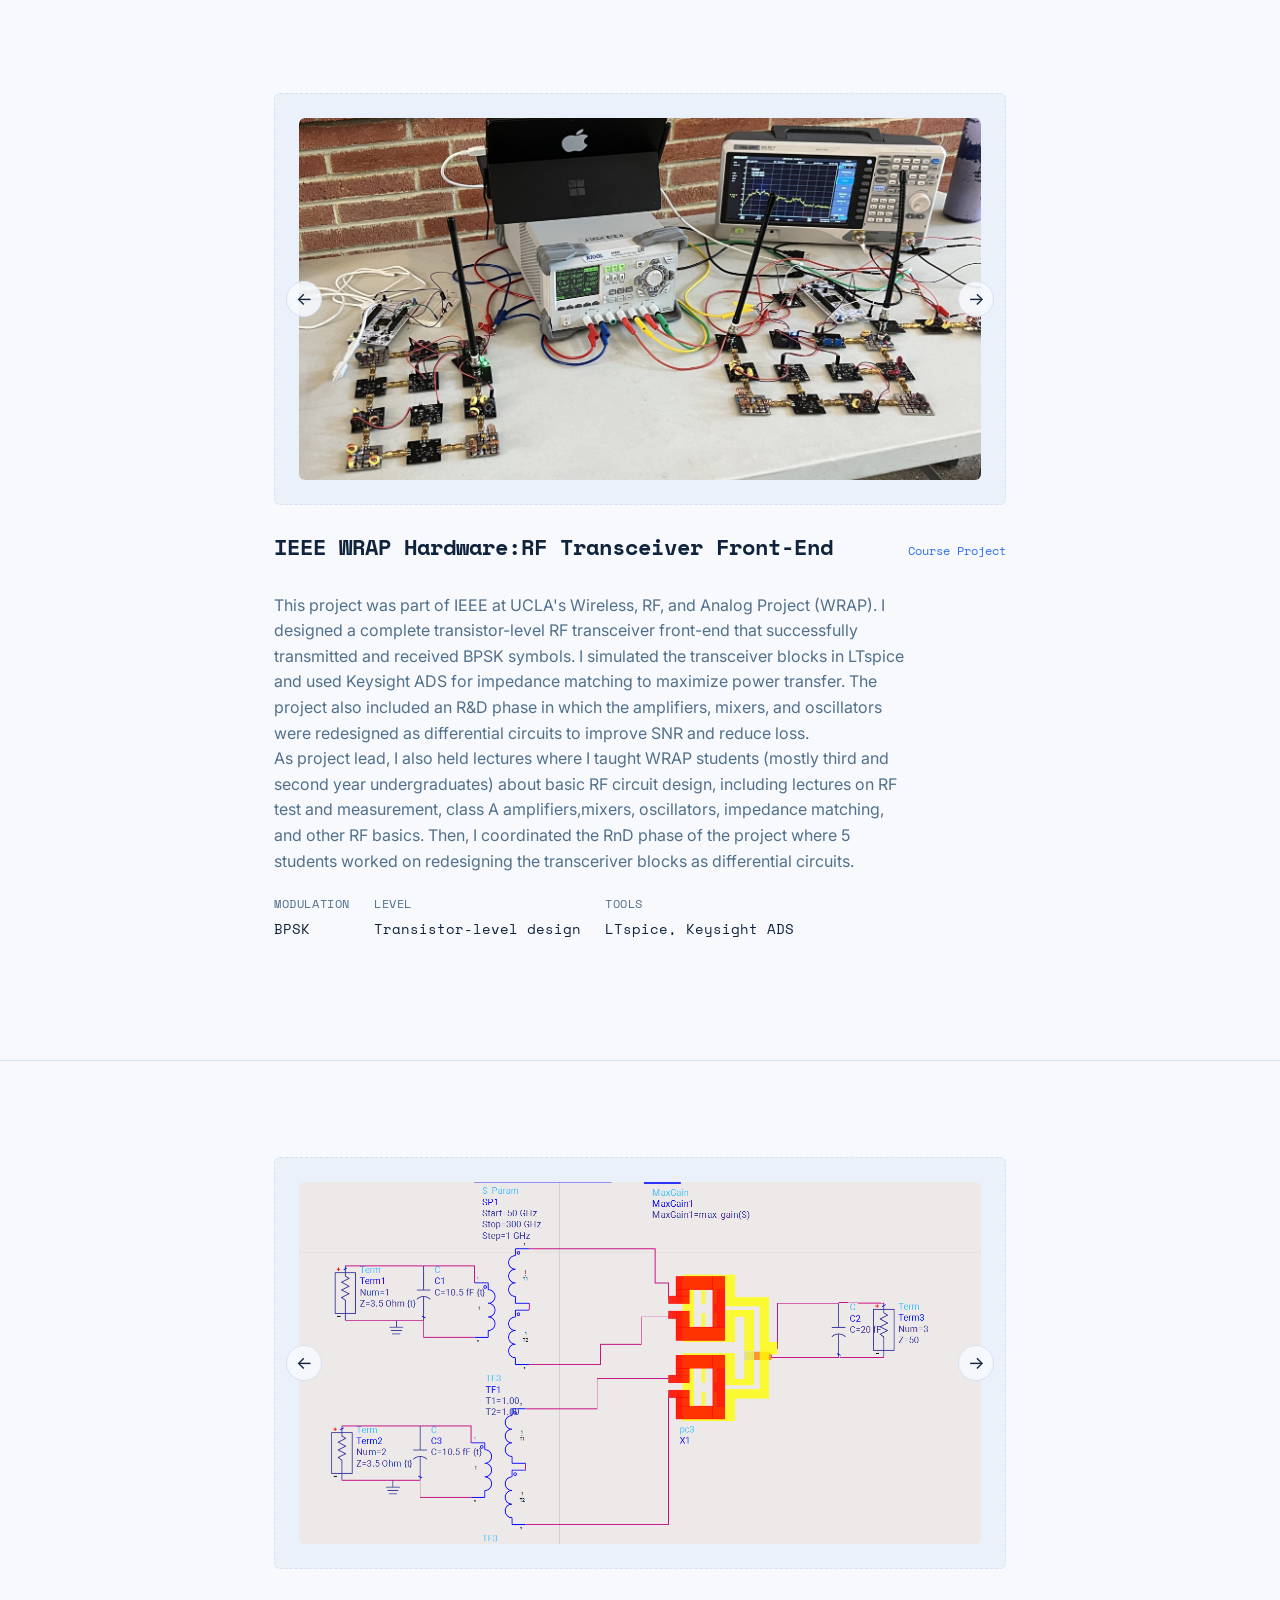
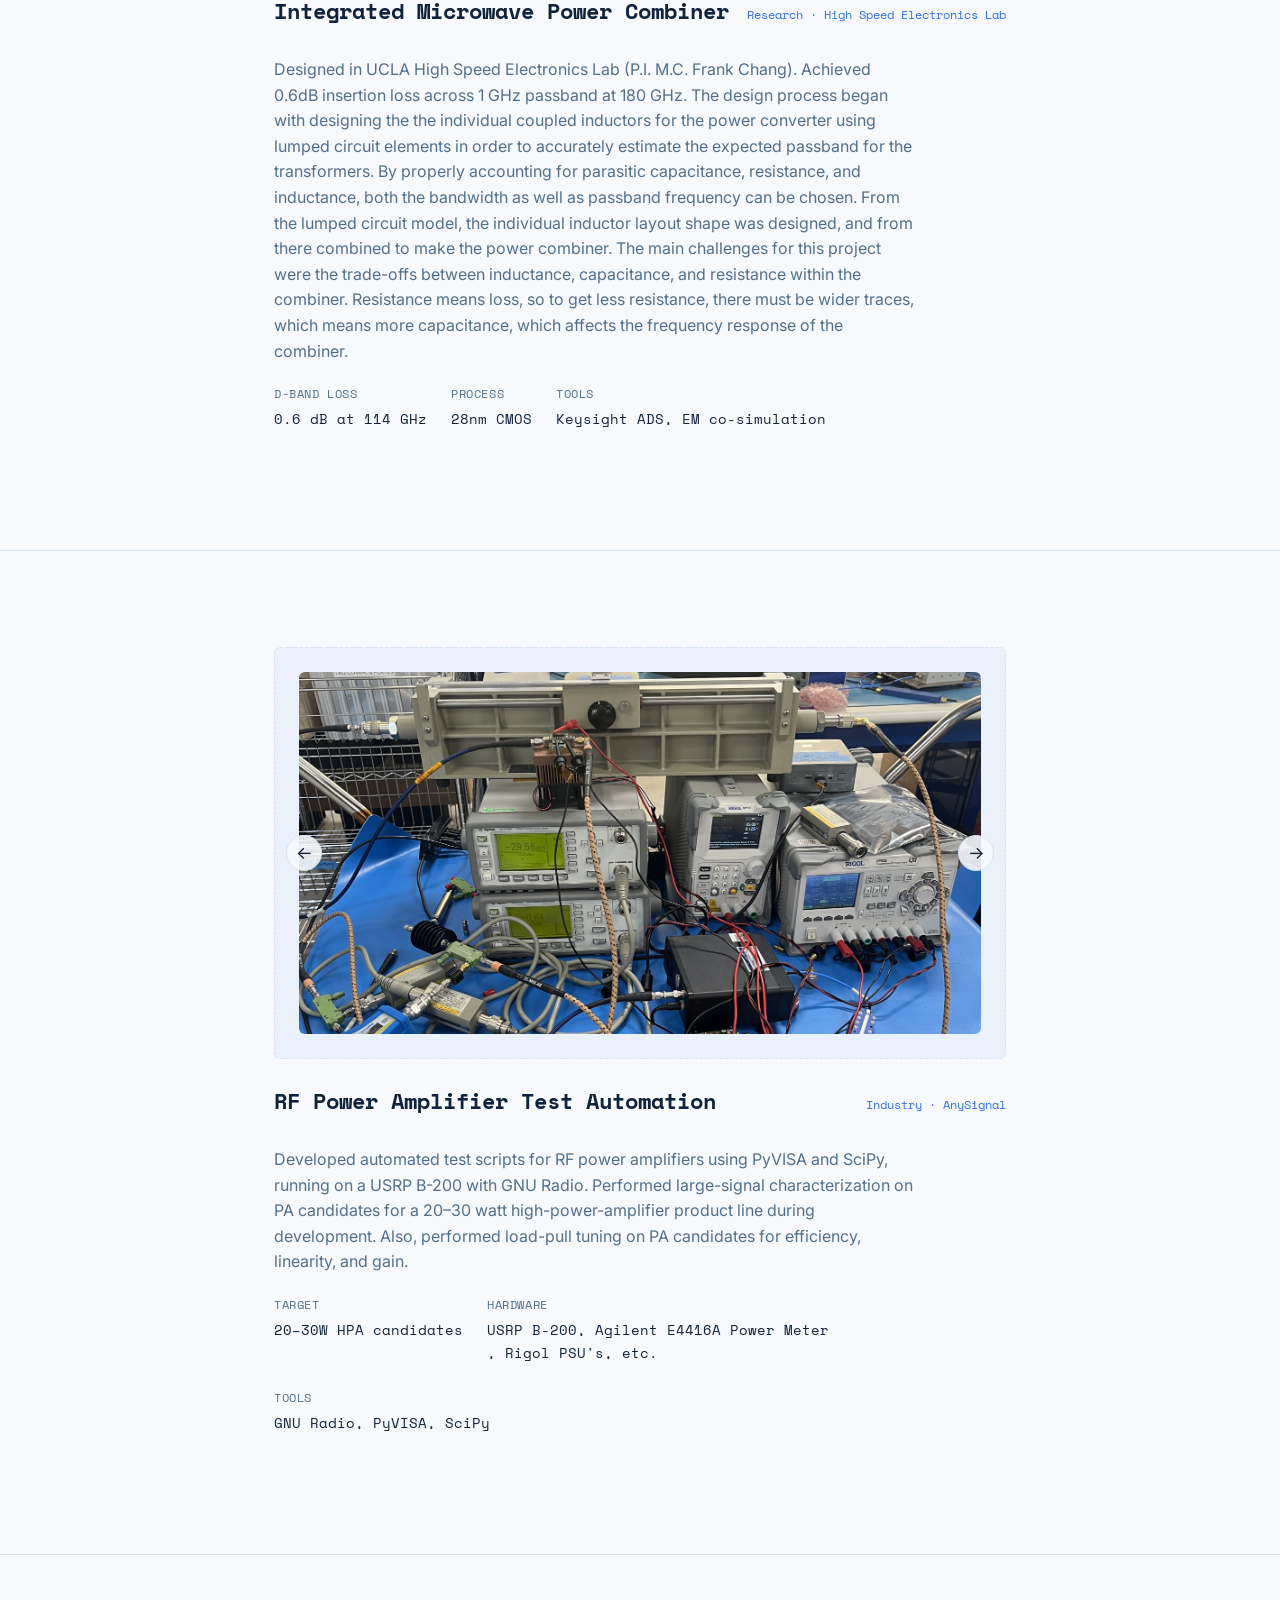
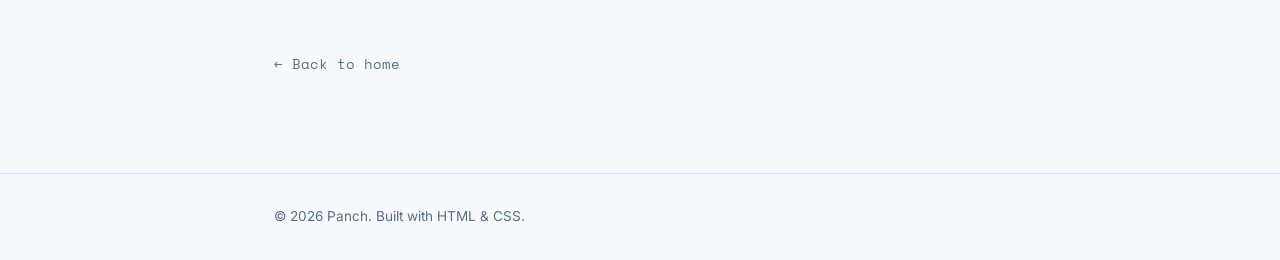
==== commit 3a64576c: "Update site" ====
--- a/projects.html
+++ b/projects.html
@@ -275,7 +275,7 @@
  
           <ul class="project-specs">
             <li><span>Target</span>20–30W HPA candidates</li>
-            <li><span>Hardware</span>USRP B-200, Agilent E4416A Power Meter, Rigol PSU's, etc.</li>
+            <li><span>Hardware</span>USRP B-200, Agilent E4416A Power Meter <br>, Rigol PSU's, etc.</li>
             <li><span>Tools</span>GNU Radio, PyVISA, SciPy</li>
           </ul>
         </article>
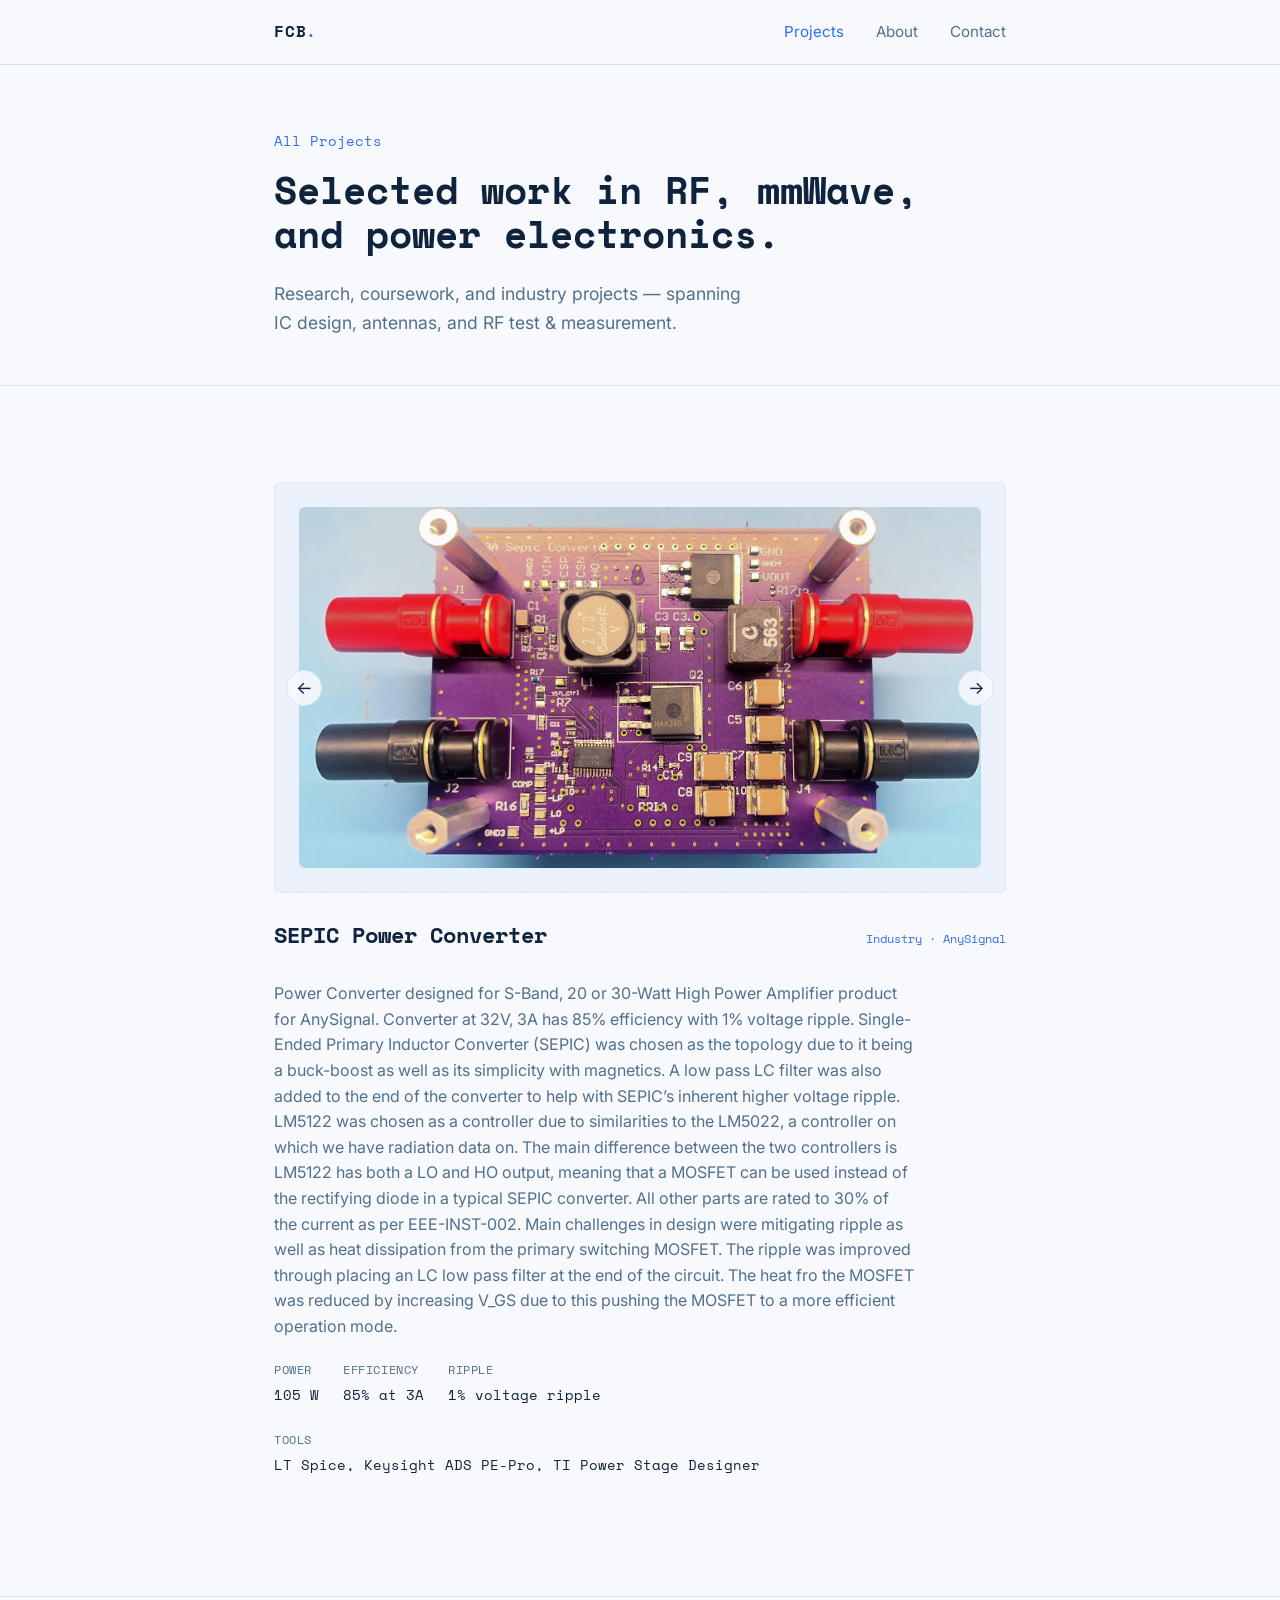
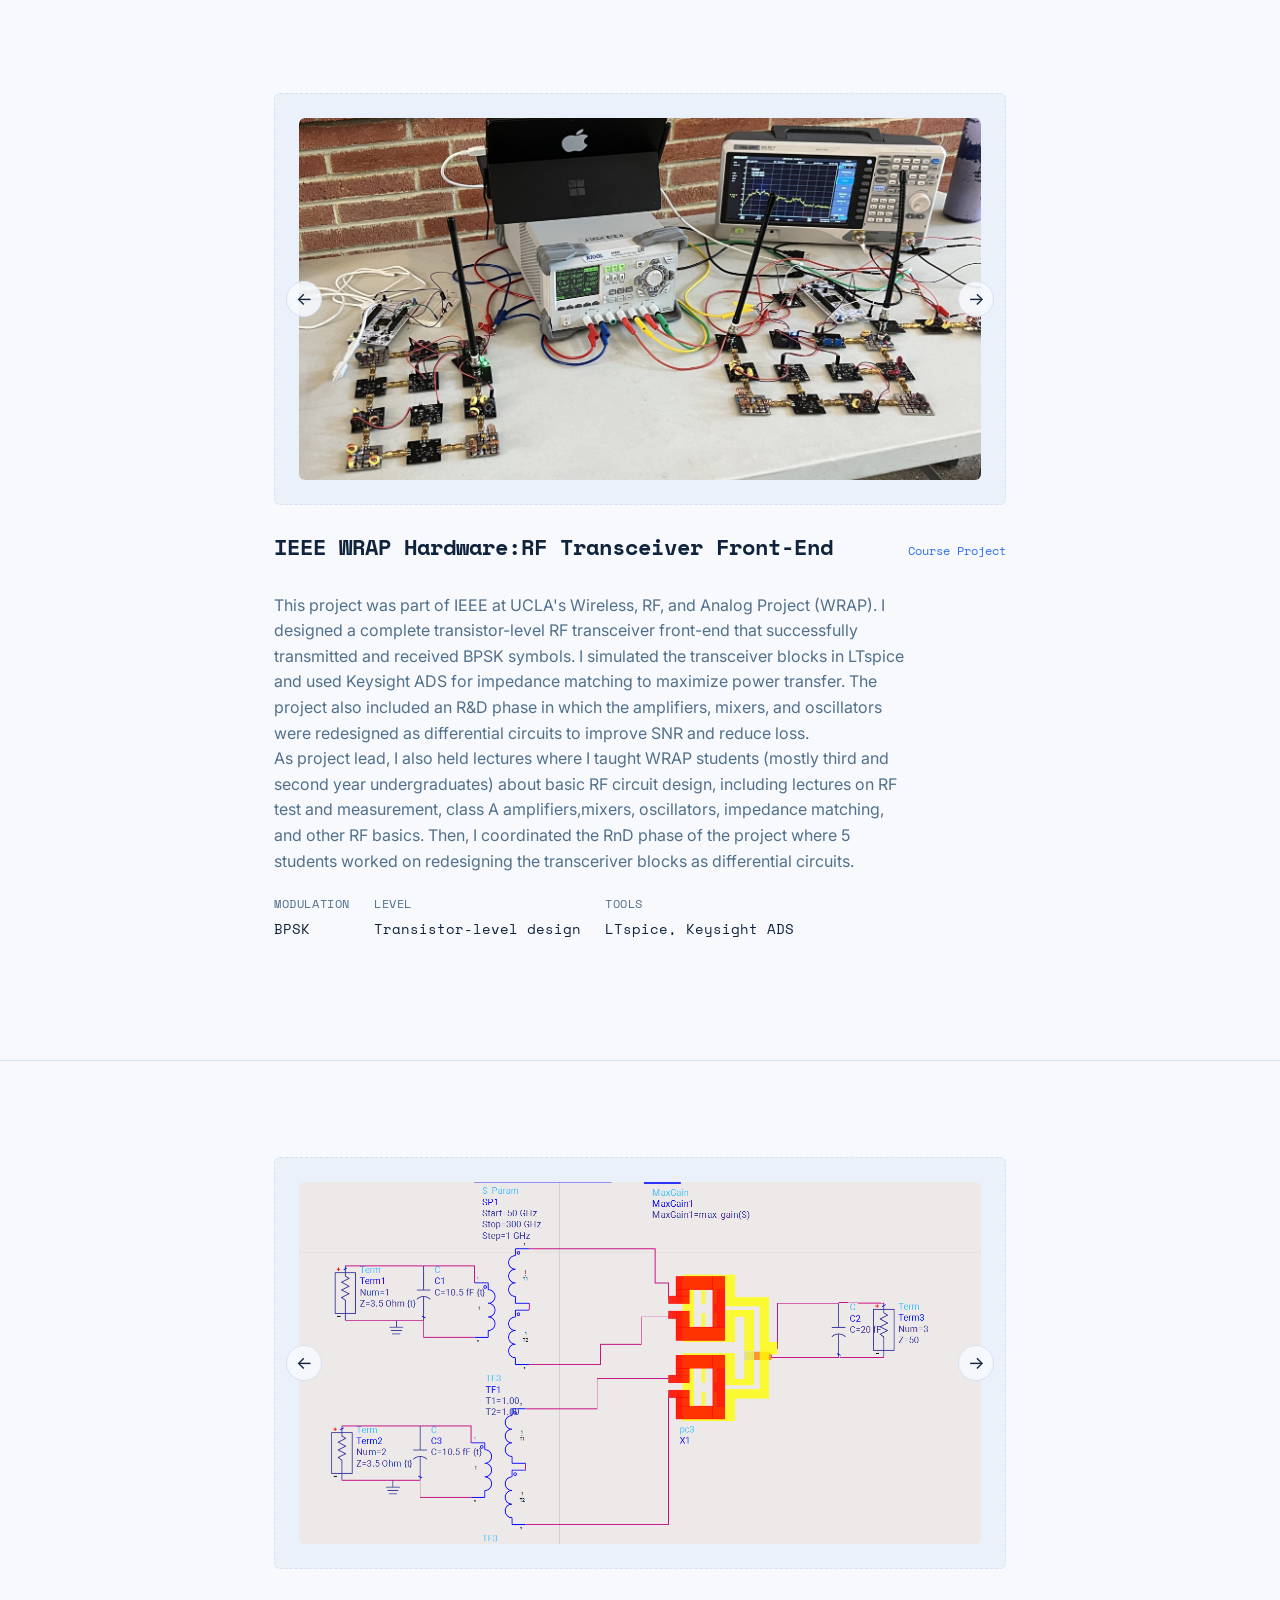
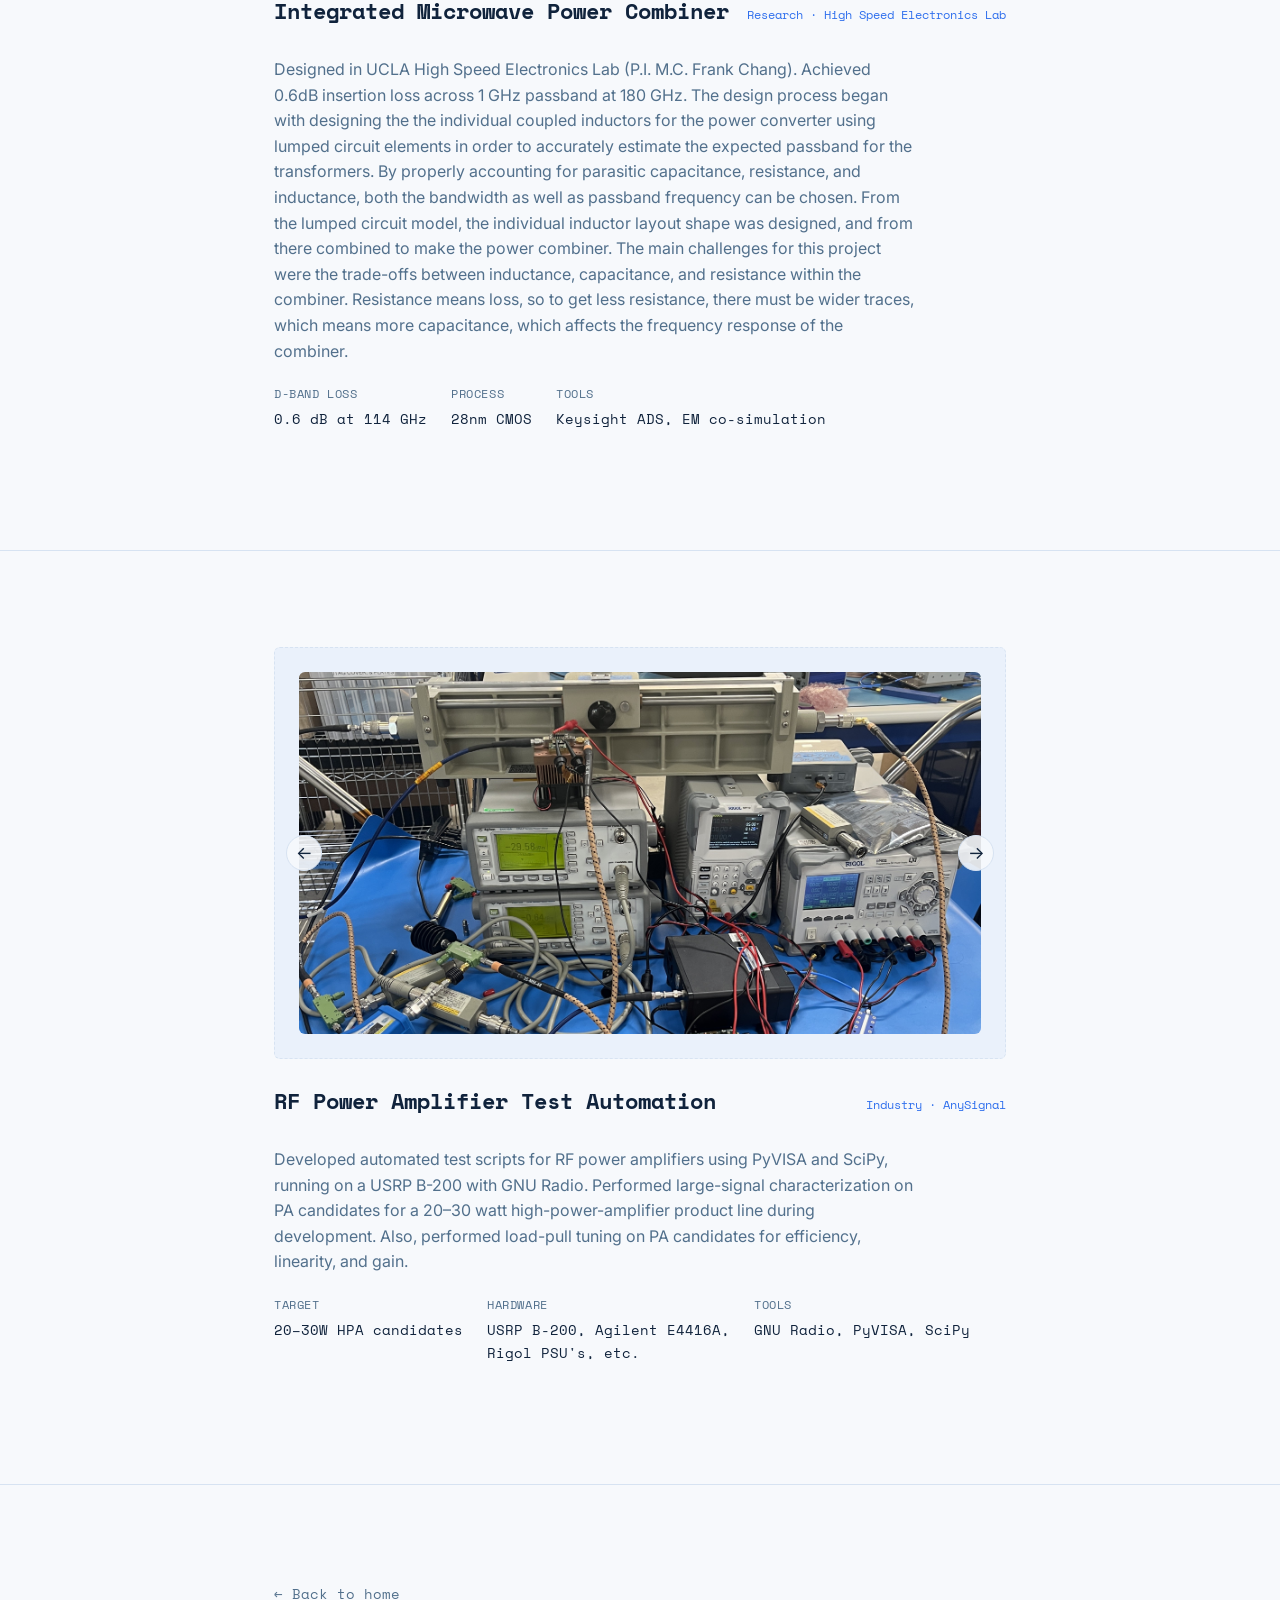
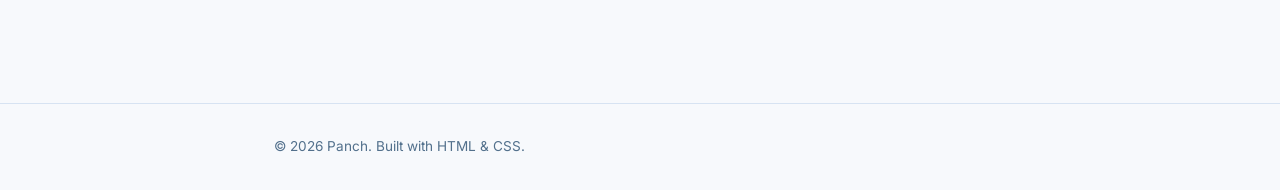
==== commit 6bbf9402: "Update site" ====
--- a/projects.html
+++ b/projects.html
@@ -275,7 +275,7 @@
  
           <ul class="project-specs">
             <li><span>Target</span>20–30W HPA candidates</li>
-            <li><span>Hardware</span>USRP B-200, Agilent E4416A Power Meter <br>, Rigol PSU's, etc.</li>
+            <li><span>Hardware</span>USRP B-200, Agilent E4416A, <br> Rigol PSU's, etc.</li>
             <li><span>Tools</span>GNU Radio, PyVISA, SciPy</li>
           </ul>
         </article>
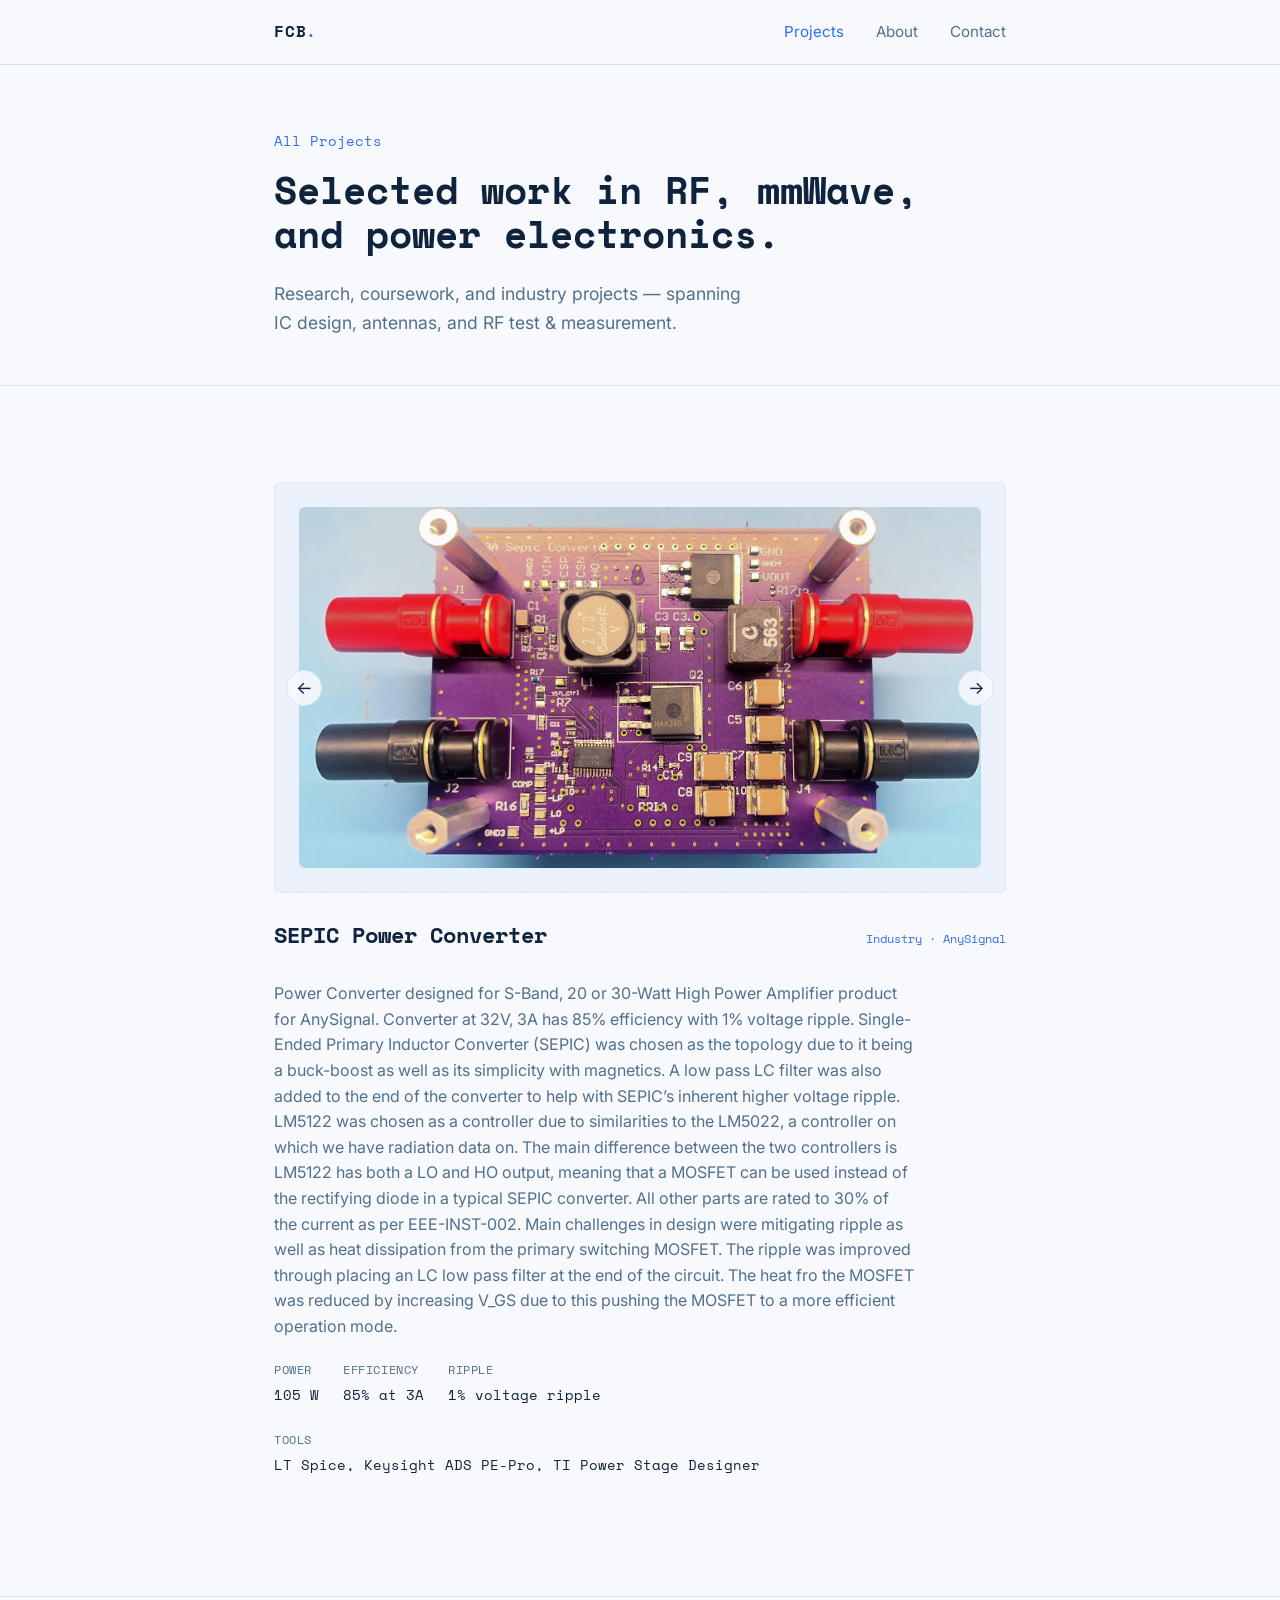
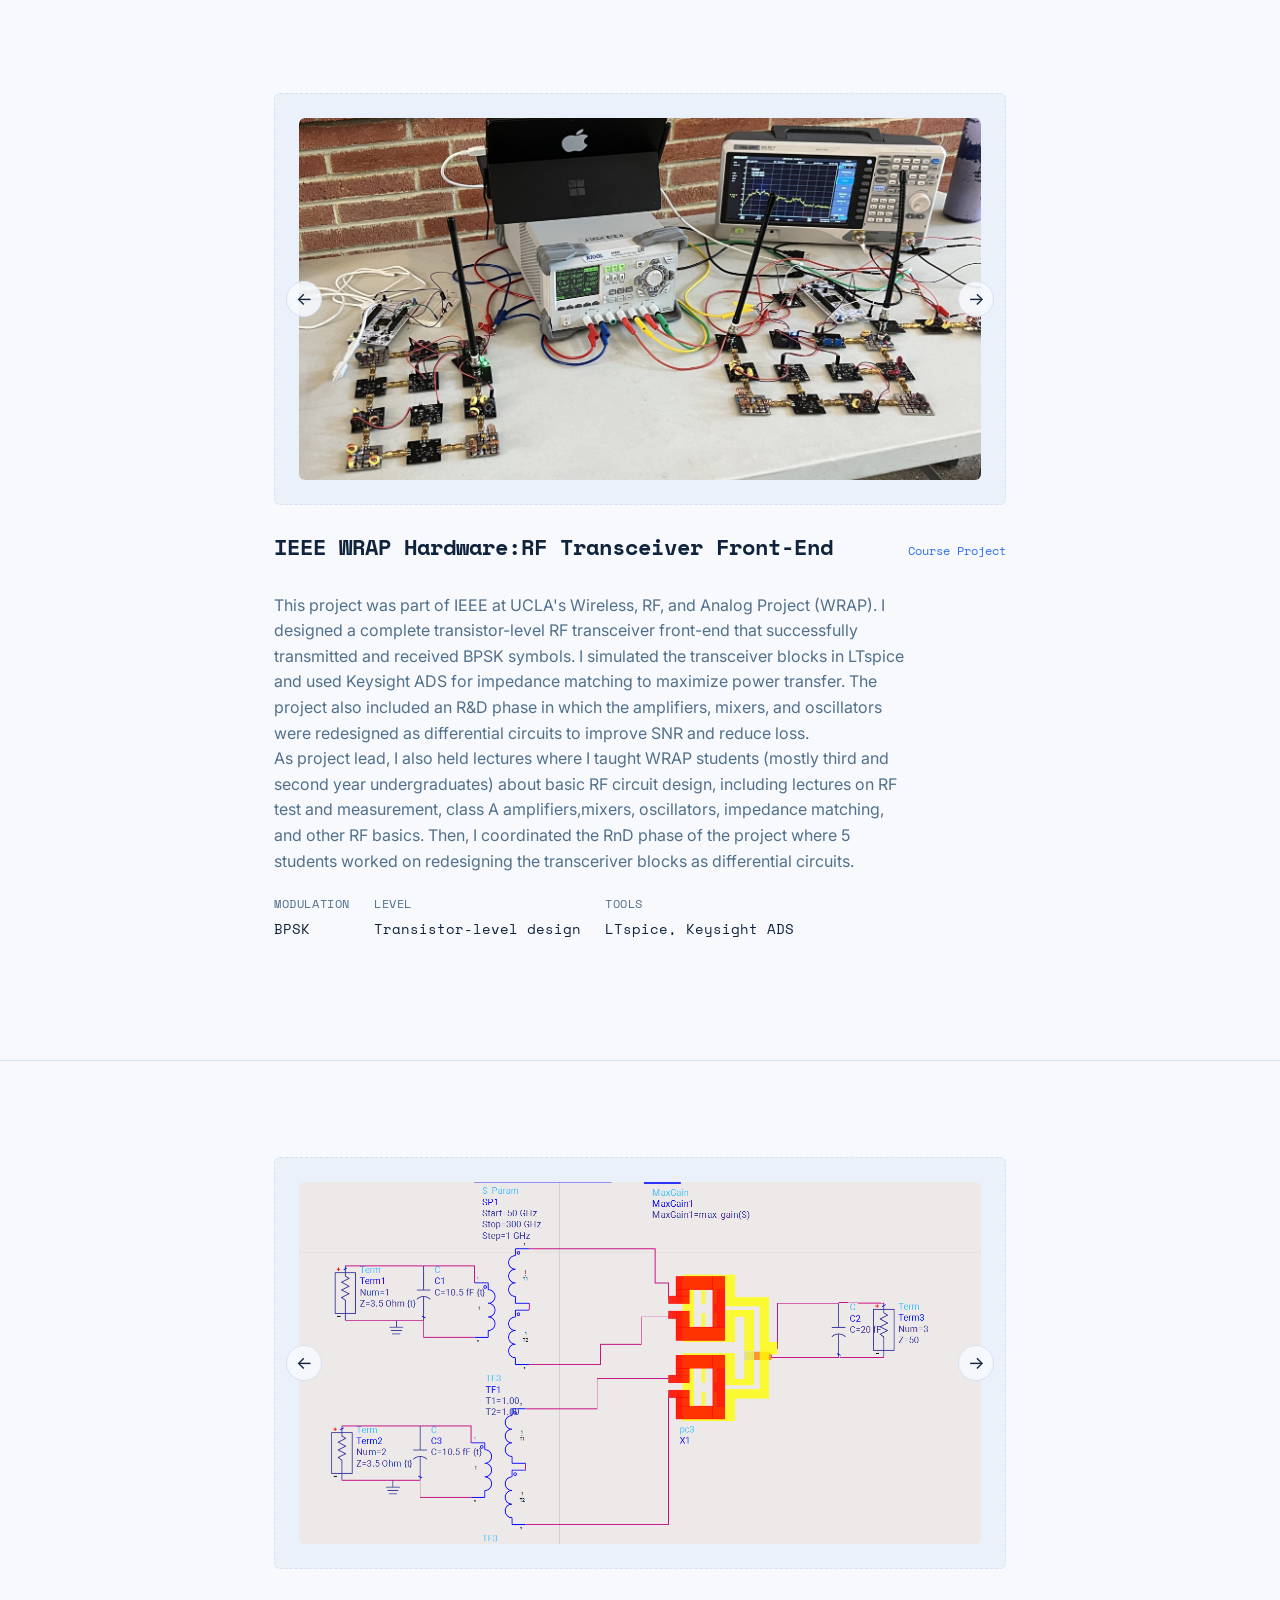
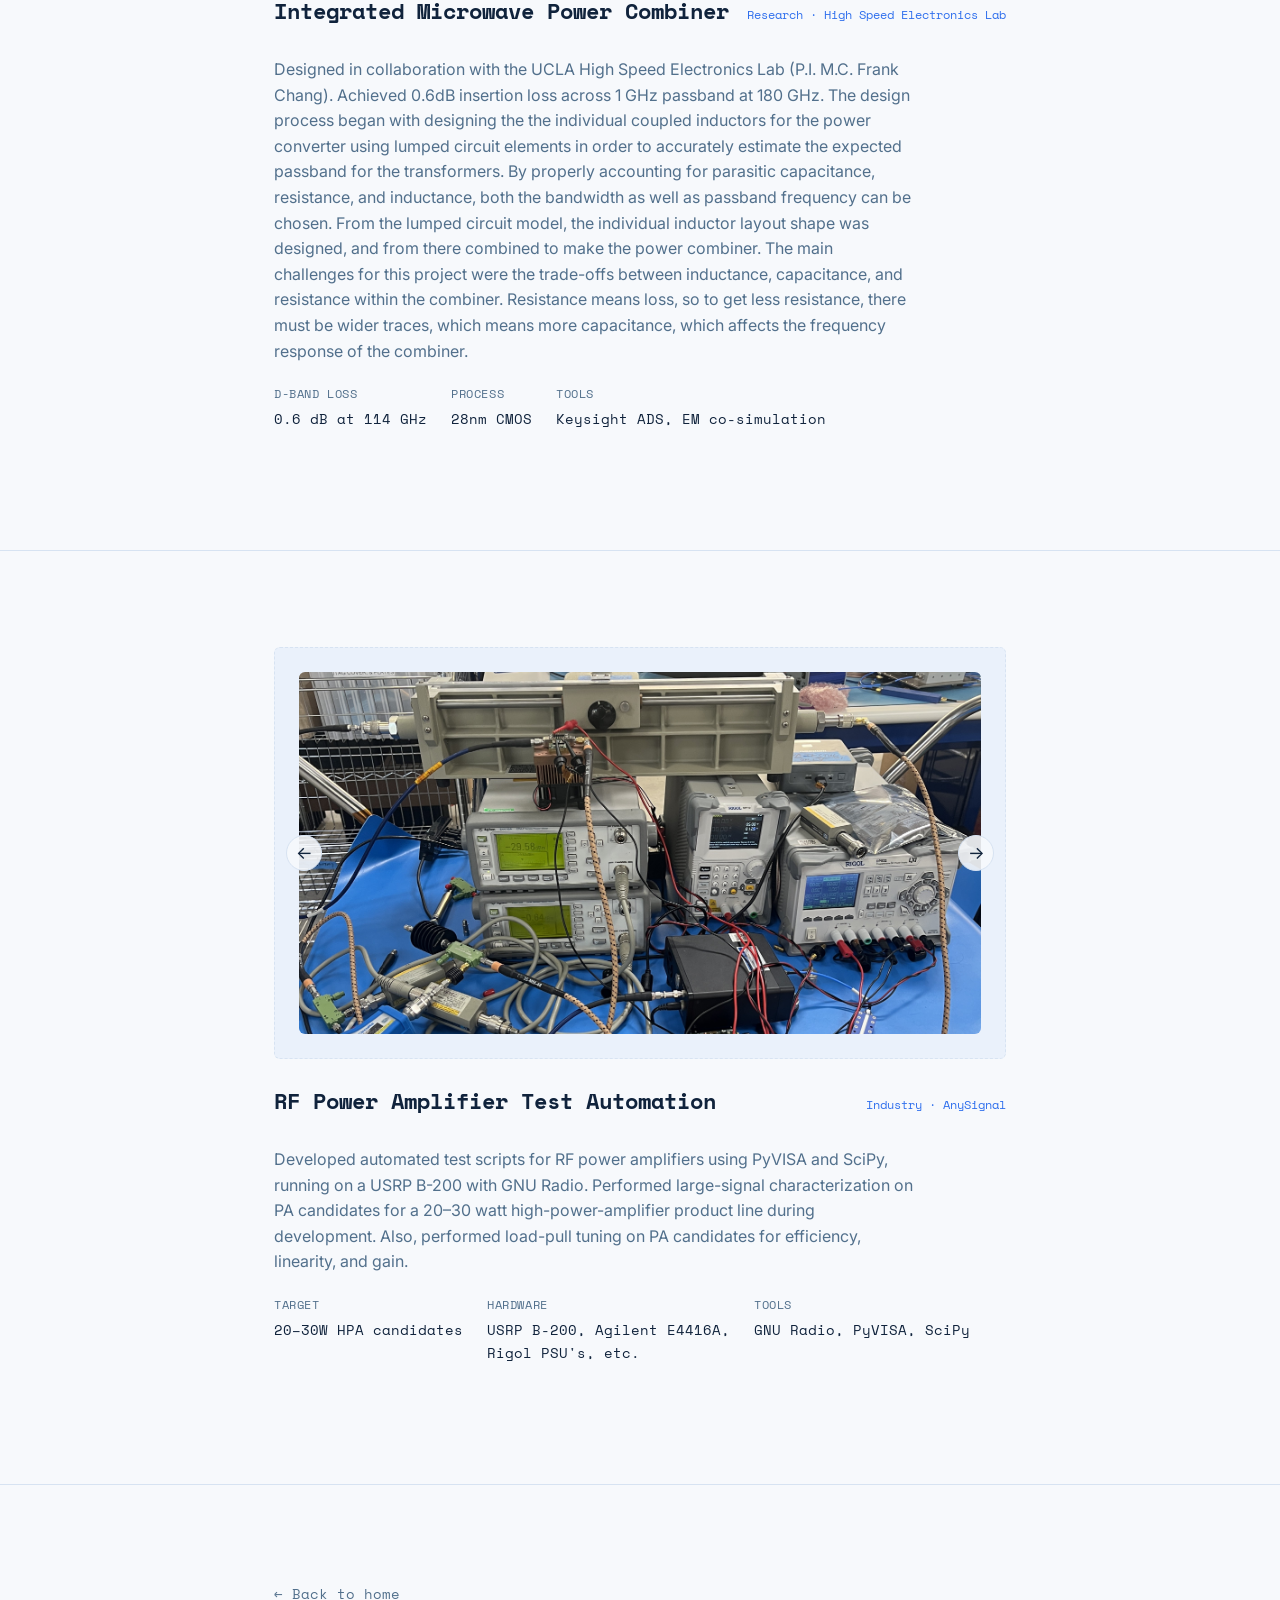
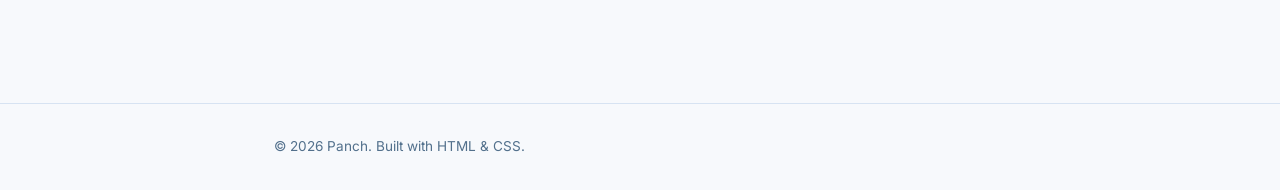
==== commit 20ecfc4e: "Update site" ====
--- a/projects.html
+++ b/projects.html
@@ -214,7 +214,7 @@
           </div>
  
           <p>
-            Designed in UCLA High Speed Electronics Lab (P.I. M.C. Frank Chang). 
+            Designed in collaboration with the UCLA High Speed Electronics Lab (P.I. M.C. Frank Chang). 
             Achieved 0.6dB insertion loss across 1 GHz passband at 180 GHz. 
             The design process began with designing the the individual coupled 
             inductors for the power converter using lumped circuit elements in 
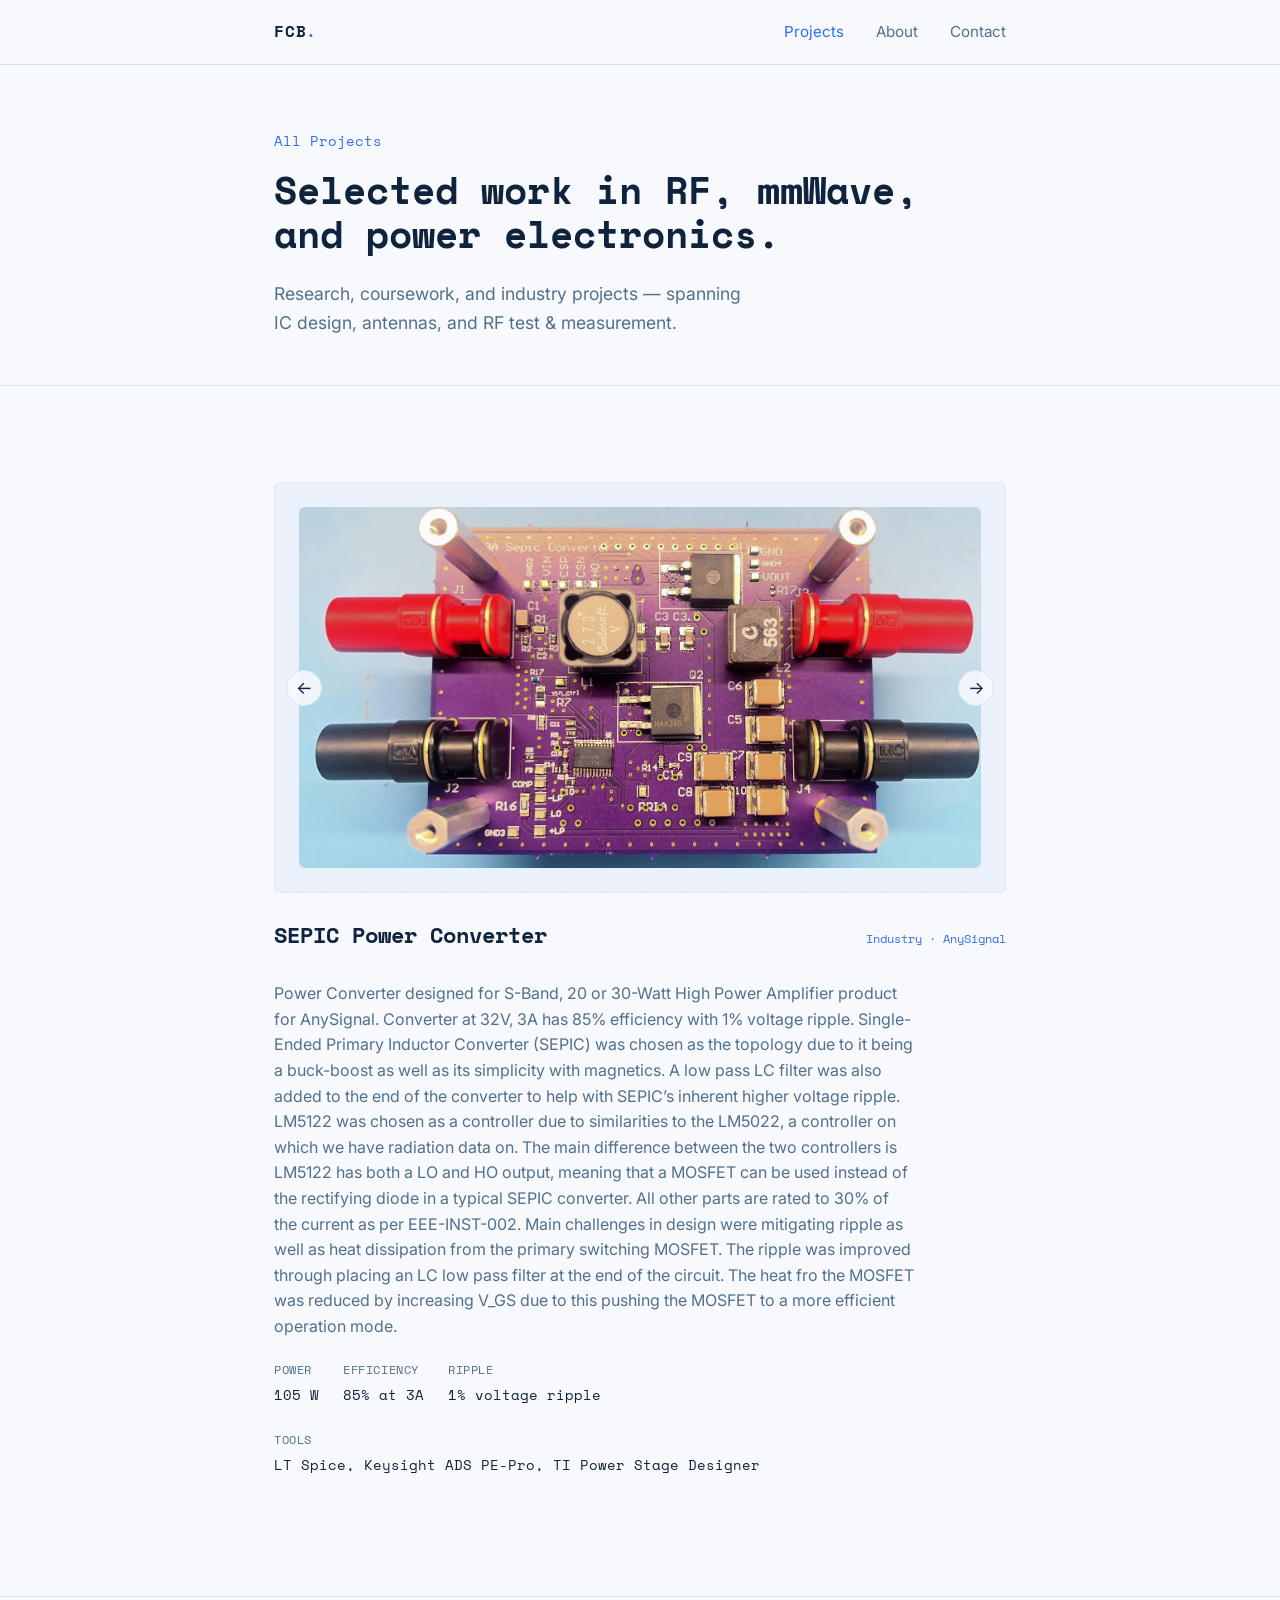
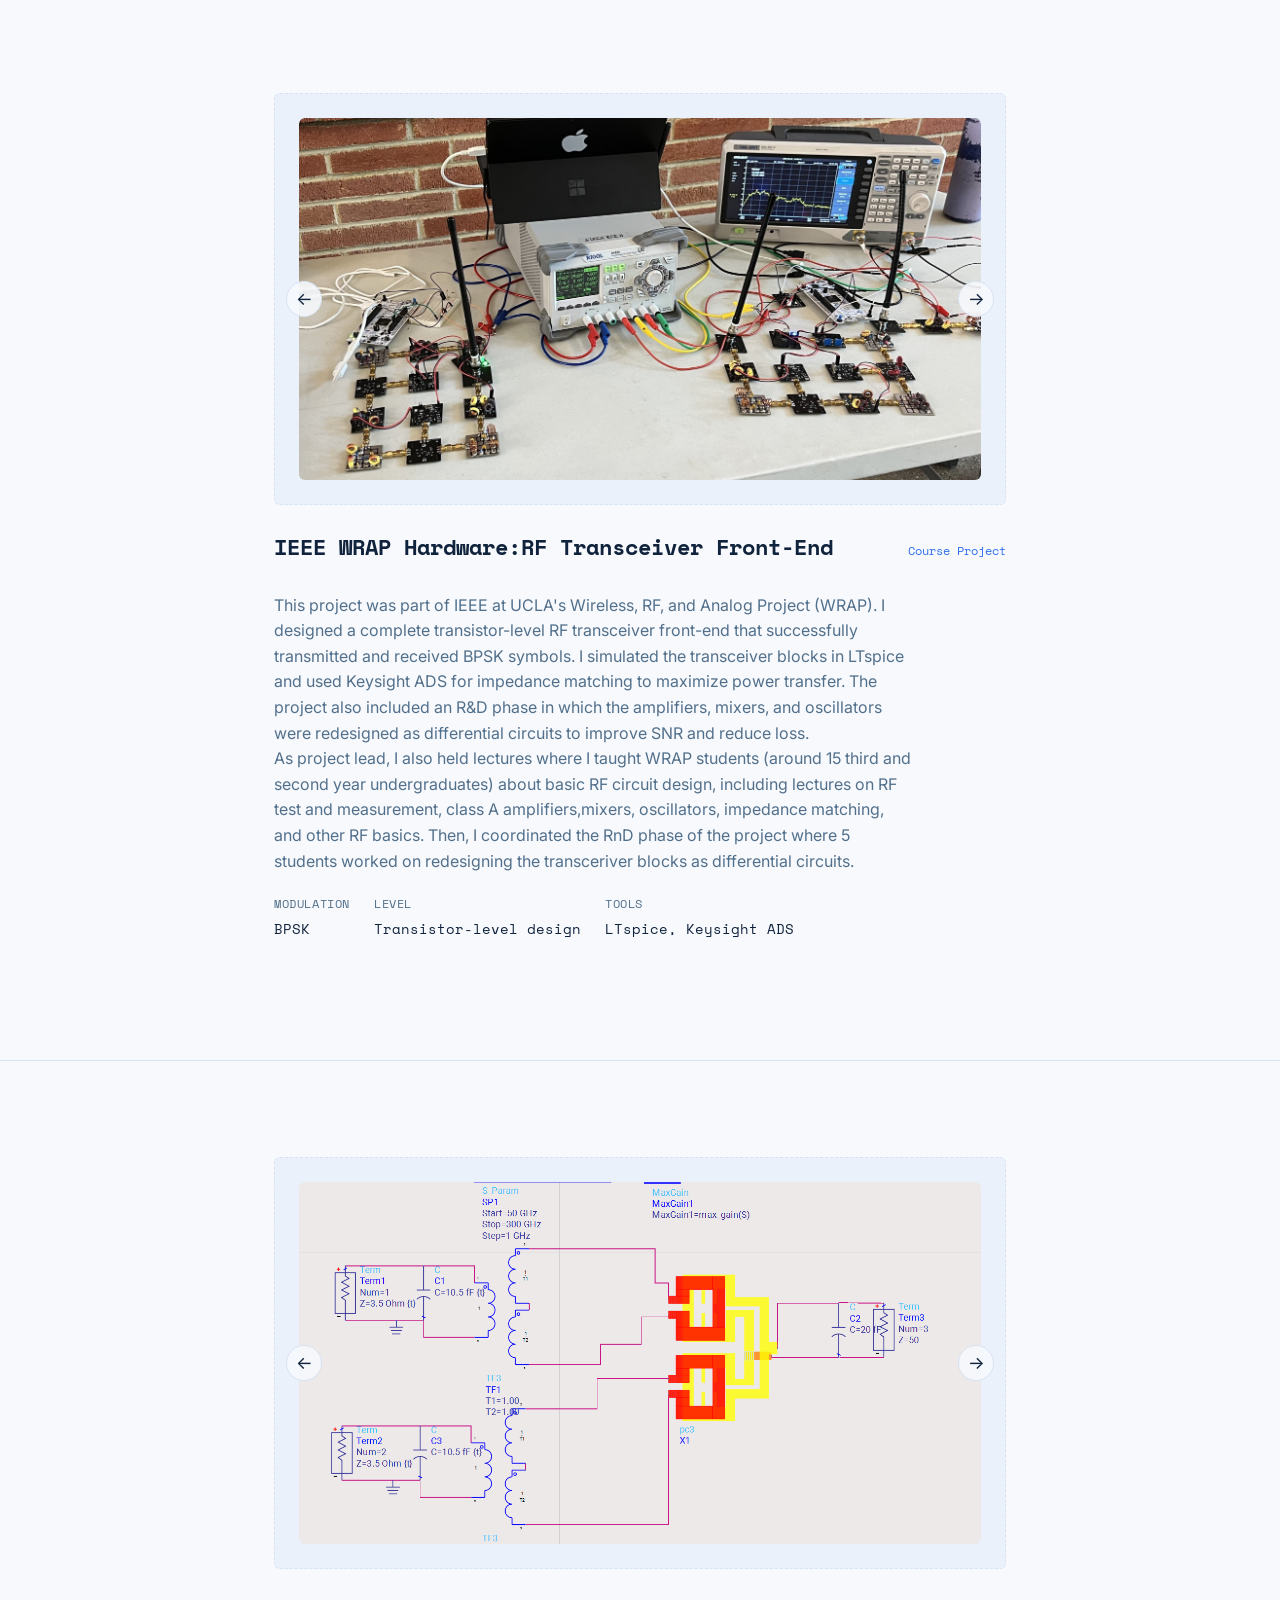
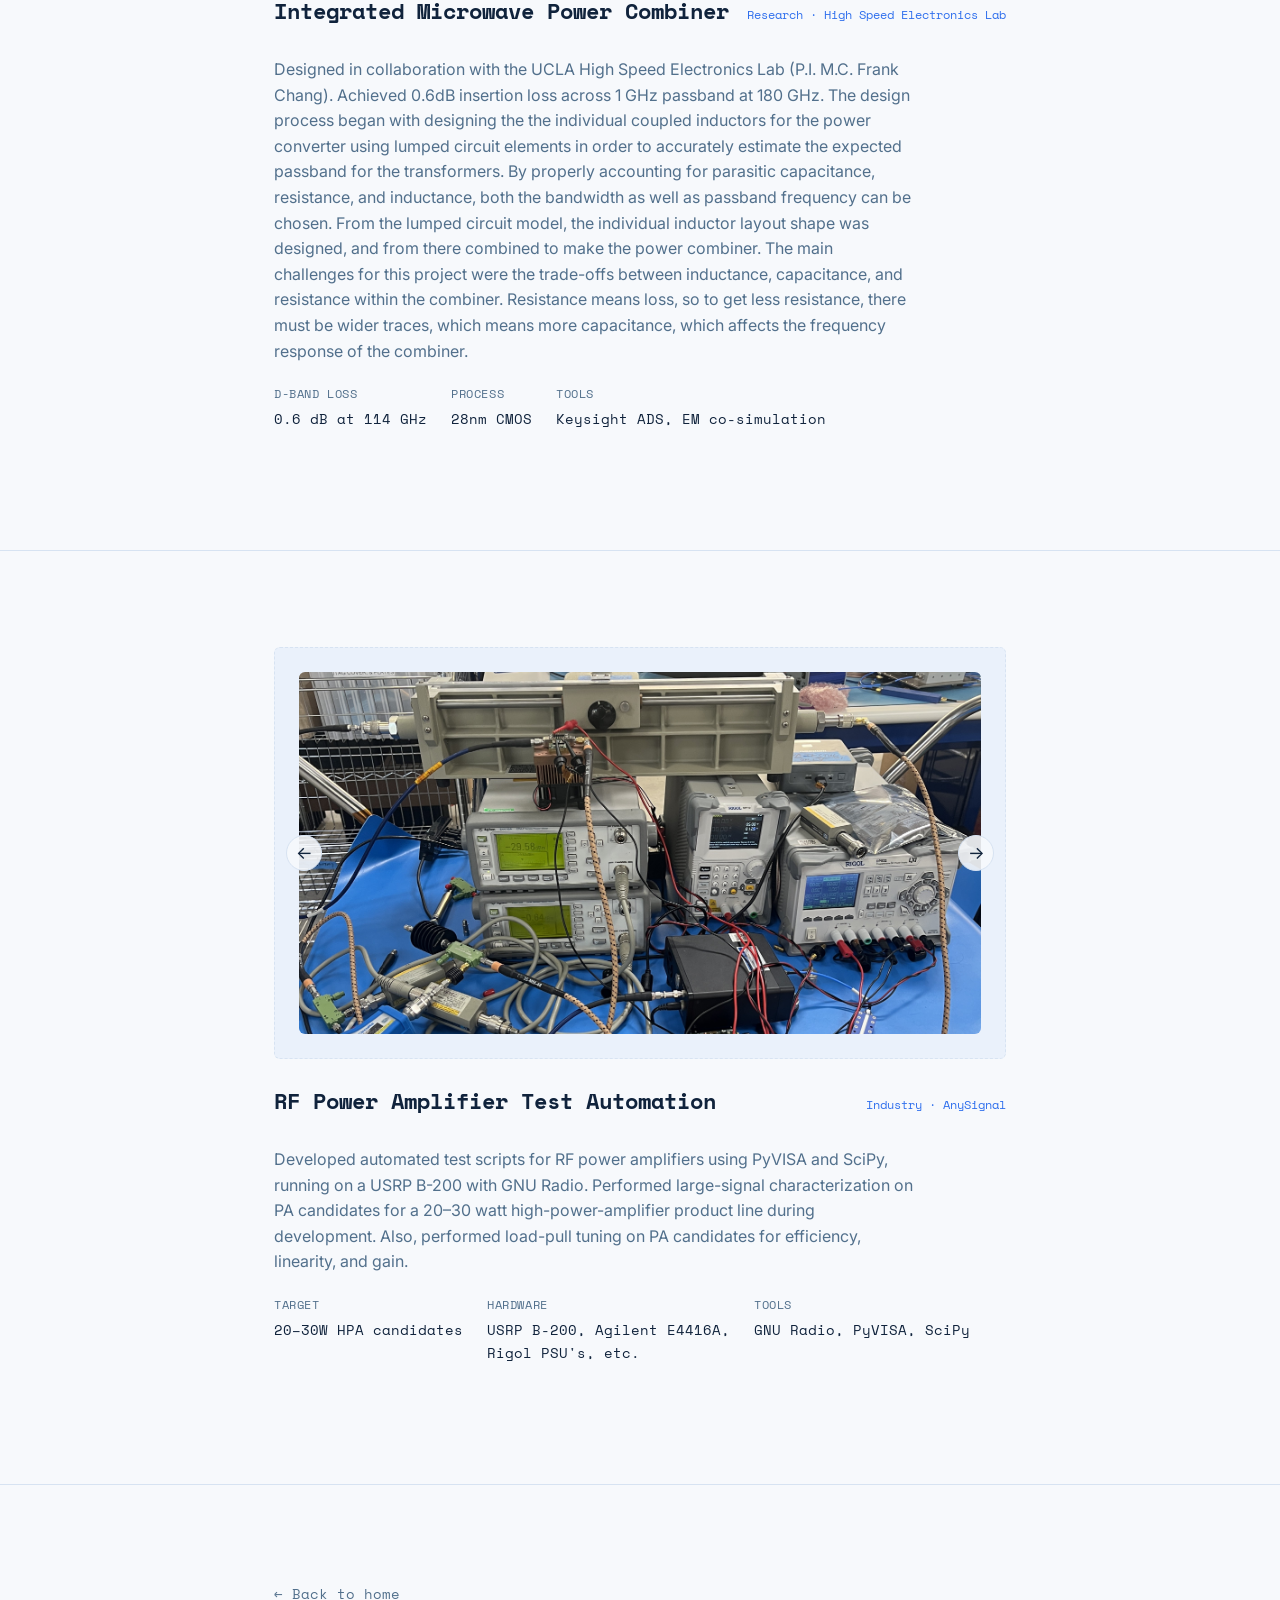
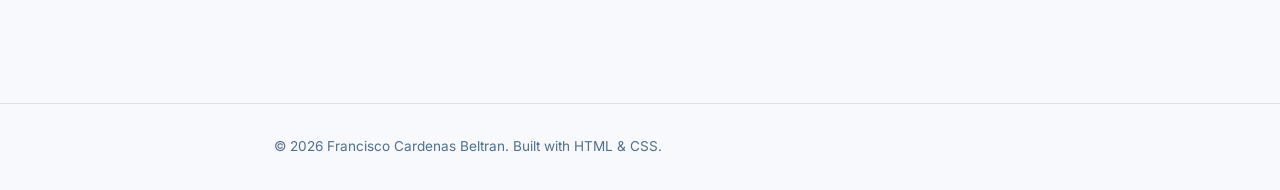
==== commit 85234619: "Update site" ====
--- a/projects.html
+++ b/projects.html
@@ -173,7 +173,7 @@
             The project also included an R&D phase in which the amplifiers, mixers, and 
             oscillators were redesigned as differential circuits to improve SNR and reduce loss.<br>
 
-            As project lead, I also held lectures where I taught WRAP students (mostly third and second 
+            As project lead, I also held lectures where I taught WRAP students (around 15 third and second 
             year undergraduates) about basic RF circuit design, including lectures on RF test and measurement,
             class A amplifiers,mixers, oscillators, impedance matching, and other RF basics. Then, I coordinated 
             the RnD phase of the project where 5 students worked on redesigning the transceriver blocks as 
@@ -292,7 +292,7 @@
  
   <footer class="site-footer">
     <div class="wrap">
-      <p>&copy; 2026 Panch. Built with HTML &amp; CSS.</p>
+      <p>&copy; 2026 Francisco Cardenas Beltran. Built with HTML &amp; CSS.</p>
     </div>
   </footer>
 
